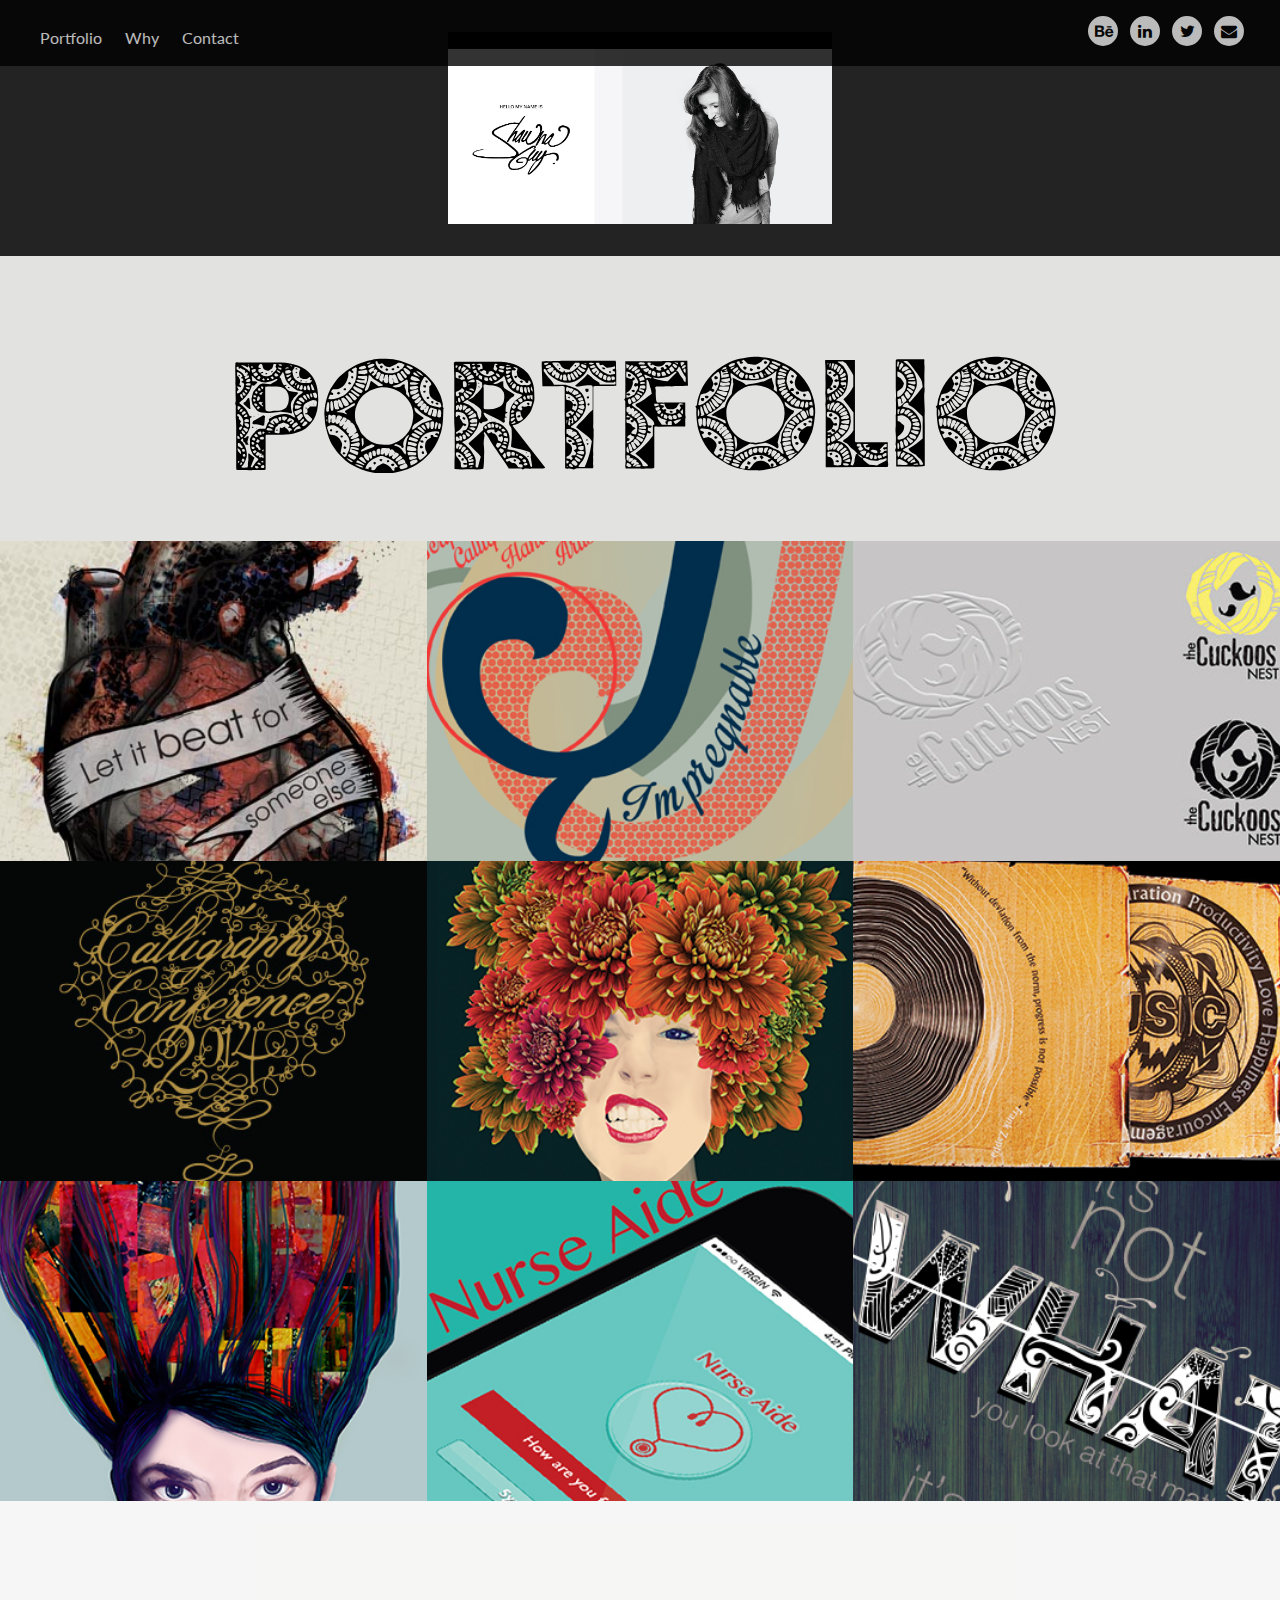
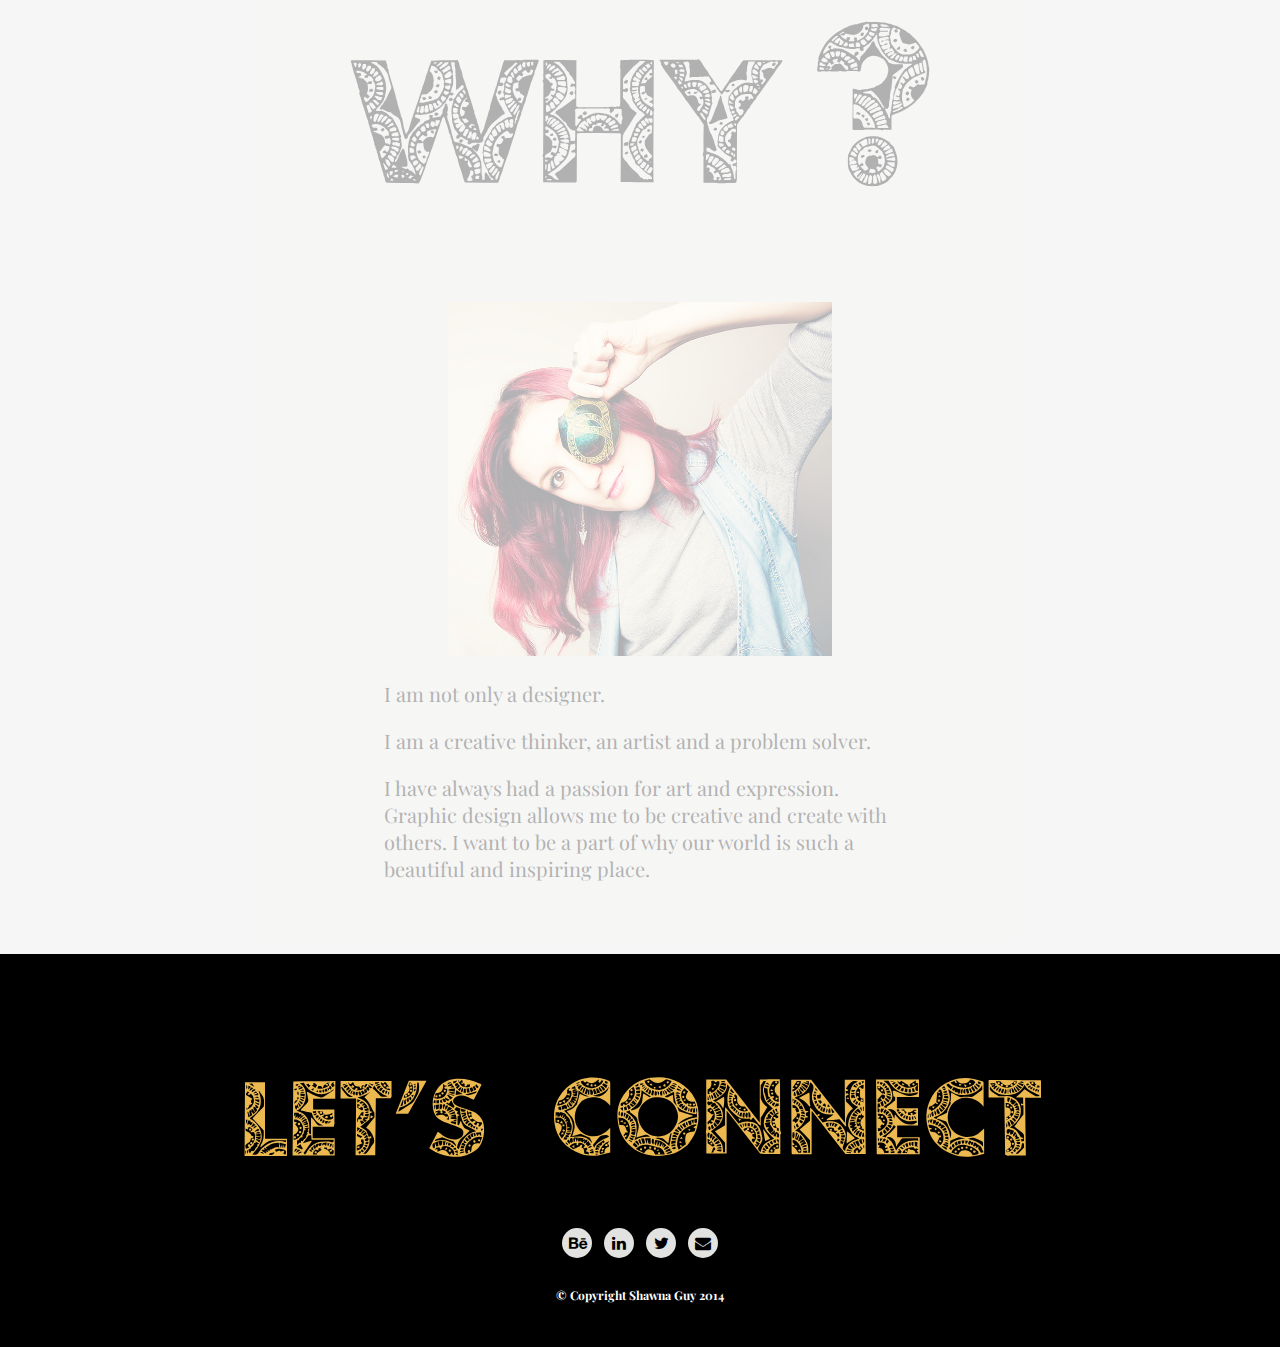
==== index.html @ 872d6313 "feat (html) new logo" ====
<!DOCTYPE html>
<html lang="en-ca">
<head>
<link href="general.css" rel="stylesheet">
<link href="grid.css" rel="stylesheet">
<link href="css/lightbox.css" rel="stylesheet" />
<link href='http://fonts.googleapis.com/css?family=Playfair+Display:400,400italic,700,700italic,900,900italic' rel='stylesheet' type='text/css'>
<link href='http://fonts.googleapis.com/css?family=Lato' rel='stylesheet' type='text/css'>
<link href="http://netdna.bootstrapcdn.com/font-awesome/4.2.0/css/font-awesome.css" rel="stylesheet">
<link rel="stylesheet" href="magnific-popup/magnific-popup.css"> 
<link rel="shortcut icon" href="favicon.ico"/>
<meta name="viewport" content="width=device-width, initial-scale=1">
<meta name="mobileoptimized" content="240">
<meta name="handheldfriendly" content="true">
  <meta charset="utf-8">
  <title>Shawna Guy · Artist and Graphic Designer · Ottawa, Canada</title>
  <meta name="description" content="Shawna Guy, Ottawa Artist and Graphic Designer ">
  <!-- Facebook meta tags -->
  <meta property="og:type" content="article">
  <meta property="og:title" content="Shawna Guy · Artist and Graphic Designer · Ottawa, Canada">
  <meta property="og:description" content="Shawna Guy, Ottawa Artist and Graphic Designer">
  <meta property="og:site_name" content="Shawna Guy">
  <meta property="og:url" content="http://shawnaguydesign.ca">
  <!-- You can have up to 5 different images
  If you do, Facebook will create a multi-panel layout
  -->
  <meta property="og:image" content="http://shawnaguydesign.ca/img/portfolio">
  <meta property="og:image" content="http://shawnaguydesign.ca/img/portfolio">
  <meta property="og:image" content="http://shawnaguydesign.ca/img/portfolio">
  <meta property="og:image" content="http://shawnaguydesign.ca/img/portfolio">
  <meta property="og:image" content="http://shawnaguydesign.ca/img/portfolio">
	<!-- Twitter mets tags -->
  <meta name="twitter:card" content="gallery">
  <meta name="twitter:title" content="Shawna Guy · Artist and Graphic Designer · Ottawa, Canada">
  <meta name="twitter:description" content="Shawna Guy, Ottawa Artist and Graphic Designer">
  <meta name="twitter:site_name" content="Shawna_Guy">
  <meta name="twitter:url" content="http://shawnaguydesign.ca">
  <meta name="twitter:image0" content="">
  <meta name="twitter:image1" content="">
  <meta name="twitter:image2" content="">
  <meta name="twitter:image3" content="">

 </head>
<body>

<header>

    <nav>
    <!-- <img class="logo-sm" src="images/logo-sm.svg" alt="Shawna Guy logo, Graphic Designer"> -->
       <ul>
        <li><a href="#work">Portfolio</a></li>
        <li><a href="#why">Why</a></li>
        <li><a href="#contact">Contact</a></li>
      </ul> 
    </nav>

    <section id="social" class="social">
       
      <a class="ease-all" href="https://www.behance.net/ShawnaGuy/" target="_blank"><i class="fa fa-behance"></i><span class="hide-text">Behance</span></a>

      <a class="ease-all" href="https://www.linkedin.com/pub/shawna-guy/64/91b/30b"><i class="fa fa-linkedin"></i><span class="hide-text">LinkedIn</span></a>
    
       <a class="ease-all" href="https://twitter.com/Shawna_Guy"><i class="fa fa-twitter"></i><span class="hide-text">Twitter</span></a>

       <a class="ease-all" href="mailto:contact@shawnaguydesign.ca"><i class="fa fa-envelope"></i><span class="hide-text">Email</span></a>

     </section>

 </header>

 <section id="home" class="home"> 
    <img class="logo" src="images/profile-banner.jpg" alt="Shawna Guy, Graphic Designer">
  </section>

<section id="work" class="work">

  <h1 class="hide-text">Portfolio</h1>

  <img class="media-title" src="images/portfolio.svg" alt="Portfolio title">

  <div class="grid">
    <div class="unit unit-xs-1 unit-s-1-2 unit-m-1-3">
      <a class="card-link">
        <figure class="card effect-chico">
          <img src="images/art1.jpg" data-lightbox="image-1" alt="Organ Donation Booklet">
            <figcaption class="text"> 
              <h2>Organ Donation Booklet</h2>
          </figcaption>
        </figure>
      </a>
    </div>

    <div class="unit unit-xs-1 unit-s-1-2 unit-m-1-3">
     <a class="card-link" href="https://www.behance.net/gallery/21169441/Type-Poster-3D-Letter-">
      <figure class="card effect-chico">
        <img src="images/art2.jpg" alt="3D Letter and Posters">
          <figcaption class="text"> 
            <h2>3D Letter / Posters</h2>
          </figcaption>
        </figure>
      </a>
    </div>

    <div class="unit unit-xs-1 unit-s-1-2 unit-m-1-3">
      <a class="card-link" href="https://www.behance.net/ShawnaGuy/">
        <figure class="card effect-chico">
          <img src="images/art3.jpg" alt="The Cuckoo's Nest Logo Redesign">
            <figcaption class="text"> 
              <h2>The Cuckoo's Nest Logo Redesign</h2> 
          </figcaption>
        </figure>
      </a>
    </div>

    <div class="unit unit-xs-1 unit-s-1-2 unit-m-1-3">
      <a class="card-link" href="https://www.behance.net/gallery/21856625/Calligraphy-Conference-Poster">
        <figure class="card effect-chico">
          <img src="images/art5.jpg" alt="Calligraphy Conference Poster">
            <figcaption class="text"> 
              <h2>Calligraphy Conference Poster</h2>
          </figcaption>
        </figure>
      </a>
    </div>

    <div class="unit unit-xs-1 unit-s-1-2 unit-m-1-3">
      <a class="card-link" href="https://www.behance.net/gallery/20503993/Creative-Brainstorm">
        <figure class="card effect-chico">
          <img src="images/art4.jpg" alt="Flower Girl Illustration">
            <figcaption class="text"> 
             <h2>Flower Girl Illustration</h2>
          </figcaption>
        </figure>
       </a>
    </div>

    <div class="unit unit-xs-1 unit-s-1-2 unit-m-1-3">
      <a class="card-link" href="https://www.behance.net/gallery/20511671/Lyric-Booklet">
        <figure class="card effect-chico">
          <img src="images/art6.jpg" alt="Typography Booklet">
            <figcaption class="text"> 
             <h2>Typography Booklet</h2>
          </figcaption>
        </figure>
       </a>
    </div>

      <div class="unit unit-xs-1 unit-s-1-2 unit-m-1-3">
        <a class="card-link" href="https://www.behance.net/gallery/20503993/Creative-Brainstorm">
          <figure class="card effect-chico">
            <img src="images/art7.jpg" alt="Photoshop Painting">
             <figcaption class="text"> 
                <h2>Photoshop Painting</h2>
            </figcaption>
          </figure>
         </a>
    </div>

      <div class="unit unit-xs-1 unit-s-1-2 unit-m-1-3">
        <a class="card-link" href="https://www.behance.net/gallery/21204379/Nurse-Aide-Stock-App">
          <figure class="card effect-chico">
            <img src="images/art8.jpg" alt="Stock App Nurse Aide">
              <figcaption class="text"> 
                <h2>Stock App: Nurse Aide</h2>
            </figcaption>
          </figure>
        </a>
    </div>

      <div class="unit unit-xs-1 unit-s-1-2 unit-m-1-3">
        <a class="card-link" href="https://www.behance.net/gallery/20503993/Creative-Brainstorm">
          <figure class="card effect-chico">
            <img src="images/art9.jpg" alt="Quote Poster">
              <figcaption class="text"> 
                <h2>Quote Poster</h2>
            </figcaption>
          </figure>
        </a>
    </div>

<!--
    <div class="parent-container">
      <a href="images/art1-01.jpg">Open popup 1</a>
      <a href="path-to-image-2.jpg">Open popup 2</a>
      <a href="path-to-image-3.jpg">Open popup 3</a>
    </div>
  -->

  </div>

</section>

<section id="why" class="why">

  <h1 class="hide-text">Why</h1>

   <img class="media-title why-img" src="images/why.svg" alt="">

      <div class="media">
        <div class="media-img">
          <img src="images/profile.jpg" alt="">
    </div>

      <div class="media-body">
        <p>I am not only a designer.</p> 
        <p>I am a creative thinker, an artist and a problem solver.</p> 
        <p>I have always had a passion for art and expression. Graphic design allows me to be creative and create with others. I want to be a part of why our world is such a beautiful and inspiring place.</p>
      </div> 
    </div>

  </section>
  
</body>

<footer id="contact" class="contact">
  
  <h1 class="hide-text">Contact</h1>

    <img class="media-title" src="images/connect.svg" alt="">

      <section class="social-bottom">
         
        <a class="ease-all" href="https://www.behance.net/ShawnaGuy/" target="_blank"><i class="fa fa-behance"></i><span class="hide-text">Behance</span></a>

        <a class="ease-all" href="https://www.linkedin.com/pub/shawna-guy/64/91b/30b"><i class="fa fa-linkedin"></i><span class="hide-text">LinkedIn</span></a>
      
         <a class="ease-all" href="https://twitter.com/Shawna_Guy"><i class="fa fa-twitter"></i><span class="hide-text">Twitter</span></a>

         <a class="ease-all" href="mailto:contact@shawnaguydesign.ca"><i class="fa fa-envelope"></i><span class="hide-text">Email</span></a>

    </section>

  <h3>© Copyright Shawna Guy 2014 </h3>

</footer>

<script src="js/jquery-1.11.0.min.js"></script>
<script src="http://code.jquery.com/jquery-2.1.1.min.js"></script>
<script src="js/lightbox.min.js"></script>
<script src="js/waypoints.min.js"></script>
<script src="js/main.js"></script>
<script src="magnific-popup/jquery.magnific-popup.js"></script> 

<script>
$(function() {
$(".rslides").responsiveSlides({
timeout: 2500
});
});

if(Modernizr.touch){
$(".piece").on("click",function(){
$(this).toggleClass("touched");
});
$(".work__info").on("click",function(e){
e.stopPropagation();
$(this).parent().removeClass("touched");
});
}

</script>

</html>
---- general.css ----
@-moz-viewport { width: device-width; scale: 1;}
@-ms-viewport { width: device-width; scale: 1;}
@-webkit-viewport { width: device-width; scale: 1;}
@-o-viewport { width: device-width; scale: 1;}
@viewport { width: device-width; scale: 1;}

/* Yellow: #eeba51 */

html {
	box-sizing: border-box;
	padding: 0;
}

*, *:before, *:after {
	box-sizing: inherit;
}

body {
	margin: 0;
	padding: 0;
}

footer {
	background-color: #000;
	margin: 0;
	padding: 2rem;
}

.logo {
	display: block;
	margin: 0 auto;
	width: 80%;
}

p {
	font-family:'Playfair Display', serif;
}

h1 {
	margin: 0;
}

h2 {
	color: #fff;
	font-family: 'Lato', sans-serif;
	font-size: 1rem;
	padding: 0;
	margin: 0;
}

h3 {
	font-family:'Playfair Display', serif;
	font-size: .75rem;
	color: #fff;
	display: block;
	text-align: center;
}

header {
	position: fixed;
	z-index: 10000;
	width: 100%;
	background-color: #000;
	opacity: .8;
}

nav {
    list-style-type: none;
    text-decoration: none;
    display: inline-block;
    font-family: 'Lato', sans-serif;
    font-size: .5rem;
    padding: 0;
    text-align: center;
    width: 100%;
}

nav ul {
	margin: 0;
	text-align: center;
	padding: 0;
}

nav a,
nav a:link,
nav a:visited,
nav a:hover {
	text-decoration: none;
	font-size: 1rem;
	  
	padding-top: 0;
}

a:link {
    color: #E2E2E1;
}

a:visited {
    color: #E2E2E1;
}

a:hover {
    color: #eeba51;
}

nav a {
    padding-right: .5rem;
    padding-left: .5rem;
}

.logo-sm {
	text-align: left;
	display: inline-block;
	width: 50px;
}

.work {
	background-color: #E2E2E1;
	padding: 0;
}

.why {
	background-color: #E2E2E1;
	padding: 0;
	text-align: center;
}

.home {
	/*background-color: #322925;*/
	background-color: #232323;
	padding-top: 8rem;
	padding-bottom: 2rem;
}

.contact {
	background-color: #000;
}

.ease-all{
	-webkit-transition: all 350ms ease-in-out;
	-moz-transition: all 350ms ease-in-out;
	-ms-transition: all 350ms ease-in-out;
	-o-transition: all 350ms ease-in-out;
	transition: all 350ms ease-in-out;
}

.social{ 
	text-align: center;
	z-index: 10000;
}

.social-bottom {
	text-align: center;
	margin: 0 auto;
	display: block;
}

.hide-text{
	display: block;
	text-indent: 100%;
	white-space: nowrap;
	overflow: hidden;
}

.social a,
.social a:link,
.social a:visited
.social-bottom a,
.social-bottom a:link,
.social-bottom a:visited  {
	display: inline-block;
	
	width: 30px;
	height: 30px;
	margin: 1rem .25rem;
	text-align: center;
	padding: 7px;
	
	-webkit-border-radius: 30px;
	-mox-border-radius: 30px;
	-ms-border-radius: 30px;
	-o-border-radius: 30px;
	border-radius: 30px;
	
	color: #000;
	
	/*background-color: #222; */
	-webkit-box-shadow: inset 0px 0px 0px 40px #E2E2E1;
	-moz-box-shadow: inset 0px 0px 0px 40px #E2E2E1;
	-ms-box-shadow: inset 0px 0px 0px 40px #E2E2E1;
	-o-box-shadow: inset 0px 0px 0px 40px #E2E2E1;
	box-shadow: inset 0px 0px 0px 40px #E2E2E1;
}

.social a:hover,
.social a:active,
.social a:focus,
.social-bottom a:hover,
.social-bottom a:active,
.social-bottom a:focus{
	-webkit-box-shadow: inset 0px 0px 0px 3px #eeba51;
	-moz-box-shadow: inset 0px 0px 0px 3px #eeba51;
	-ms-box-shadow: inset 0px 0px 0px 3px #eeba51;
	-o-box-shadow: inset 0px 0px 0px 3px #eeba51;
	box-shadow: inset 0px 0px 0px 3px #eeba51;
	
	color: #eeba51;
}

li {
	display: inline-block;
	text-align: center;
	padding-top: 1rem;
	padding-bottom: 1rem;
}

.card {
	margin: 0 auto;
	width: 100%;
	xfloat: left;
	position: relative;
	overflow: hidden;
	text-align: center;
	/* 
	-ms-animation
	-moz-animation
	-o-animation
	*/
	-webkit-animation: slide-up 2000ms linear;
/* overflow: when temporarily removing an objects visibility */
}

.card img {
	display: block;
	width: 100%;
}

.card-link {
	display: block;
	padding: 0;
	margin: 0;
}

a.card-link {
	padding: 0;
}

.text {
	background-color: #000;
	color: #fff;
	padding: 2em;
	width: 100%;
	position: absolute;
	bottom: 0em;
	opacity: 0;
	top: 0;
	transition: all 350ms linear;
}

.card:hover .text {
	opacity: .8;
}


.media {
	overflow: hidden;
	display: inline-block;
	margin: 0 auto;
	text-align: left;
}

.media-img {
	width: 60%;
	text-align: center;
	margin: 0 auto;
}

.media-img img {  
	width: 100%;
	float: center;
	margin: 0 auto;
}

.media-img-reversed {
	float: right;
	margin: 0 0 0 10px;
}

.media-img-stacked {
	float: none;
	margin: 0 0 10px;
}

.media-body {
	overflow: hidden;
	margin: 0 auto;
	width: 80%;
	font-size: 1.25rem;
	padding-bottom: 3rem;
}

.media-title {
	text-align: center;
	margin: 0 auto;
	display: block;
}

.why {
	/*background-color: #eeba51;*/
	opacity: 30%;
	width: 100%;
}

/*Image hover state*/

figure.effect-chico img {
	-webkit-transition: opacity 0.35s, -webkit-transform 0.35s;
	transition: opacity 0.35s, transform 0.35s;
	-webkit-transform: scale(1.12);
	transform: scale(1.12);
}

figure.effect-chico:hover img {
	opacity: 0.5;
	-webkit-transform: scale(1);
	transform: scale(1);
}

figure.effect-chico figcaption {
	padding: 3em;
}

figure.effect-chico figcaption::before {
	position: absolute;
	top: 30px;
	right: 30px;
	bottom: 30px;
	left: 30px;
	border: 1px solid #fff;
	content: '';
	-webkit-transform: scale(1.1);
	transform: scale(1.1);
}

figure.effect-chico figcaption::before,
figure.effect-chico p {
	opacity: 0;
	-webkit-transition: opacity 0.35s, -webkit-transform 0.35s;
	transition: opacity 0.35s, transform 0.35s;
}

figure.effect-chico h2 {
	padding: 20% 0 20px 0;
}

figure.effect-chico p {
	margin: 0 auto;
	max-width: 200px;
	-webkit-transform: scale(1.5);
	transform: scale(1.5);
}

figure.effect-chico:hover figcaption::before,
figure.effect-chico:hover p {
	opacity: 1;
	-webkit-transform: scale(1);
	transform: scale(1);
}

/*Smallest screen size*/
@media only screen and (min-width: 30em){

	.social {
		float: right;
		padding-right: 2rem;
	}

	.social-bottom {
		text-align: center;
		margin: 0 auto;
	}

	nav {
		float: left;
		text-align: left;
		width: 50%;
	}

	nav ul {
		text-align: left;
		padding-left: 2rem;
	}

	.logo {
		width: 90%;
		padding-right: 0;
		padding-left: 0;
	}

	.media-img {
		width: 50%;
	}

	.home {
		padding-top: 5rem;
	}
}

/* Medium screen size - Tablet*/
@media only screen and (min-width: 38.25em){
	.home {
		padding-top: 5rem;
	}

	.logo {
		width: 50%;
	}

	.media-img {
		width: 50%;
	}

}
/* Large screen size */
@media only screen and (min-width: 53.25em){

	nav {
		font-size: 1.75rem;
	}

	.logo {
		width: 30%;
		padding-top: 0;

	}

	.home {
		padding-top: 2rem;
	}

	.media-title {
		width: 70%;
		text-align: center;
		padding-top: 2rem;
		padding-bottom: 2rem;
	}

	.media-body {
		width: 40%;
	}

	.why-img {
		width: 50%;
		padding-top: 0;
	}

	.media-img {
		width: 30%;
	}

	.card {
		margin: 0 auto;
		position: relative;
		overflow: hidden;
		text-align: center;

	.content {
		text-align: center;
	}

	.grid figure {
		display: inline-block;
		float: none;
		margin: 0 auto;
		width: 100%;
	}
	/* 
	-ms-animation
	-moz-animation
	-o-animation
	*/
	-webkit-animation: slide-up 2000ms linear;
/* overflow: when temporarily removing an objects visibility */
}

.card img {
	display: block;
	width: 100%;
}
}

/* XLarge screens */
@media only screen and (min-width: 100em){
	.home {
		padding-top: 1.5rem;
	}

	.logo {
		width: 60%;
	}
}
}
---- grid.css ----
.grid {
  margin: 0;
  padding: 0;
  letter-spacing: -0.31em;
  text-rendering: optimizespeed;
  display: -webkit-flex;
  -webkit-flex-flow: row wrap;
  display: -ms-flexbox;
  -ms-flex-flow: row wrap;
  display: flex;
  flex-flow: row wrap;
}

.grid-bottom {
  -webkit-align-items: flex-end;
  -ms-align-items: flex-end;
  align-items: flex-end;
}

.grid-middle {
  -webkit-align-items: center;
  -ms-align-items: center;
  align-items: center;
}

.grid-stretch {
  -webkit-align-items: stretch;
  -ms-align-items: stretch;
  align-items: stretch;
}

.opera-only :-o-prefocus, .grid {
  word-spacing: -0.43em;
}

.unit {
  letter-spacing: normal;
  text-rendering: auto;
  vertical-align: top;
  word-spacing: normal;
  display: inline-block;
  visibility: visible;
}

.grid-bottom .unit {
  vertical-align: bottom;
}

.grid-middle .unit {
  vertical-align: middle;
}

.unit[class*="push-"],
.unit[class*="pull-"] {
  position: relative;
}

.unit-xs-hidden {
  display: none;
  visibility: hidden;
}

.unit-xs-centered {
  margin: 0 auto;
}

.unit-xs-1, .xs-1 {
  display: block;
  visibility: visible;
  width: 100%;
}

.unit-offset-xs-0 {
  margin-left: 0;
}

.unit-push-xs-0,
.unit-pull-xs-0 {
  left: 0;
}

.unit-xs-1-2, .xs-1-2 {
  width: 50.0000%;
}

.unit-offset-xs-1-2 {
  margin-left: 50.0000%;
}

.unit-push-xs-1-2 {
  left: 50.0000%;
}

.unit-pull-xs-1-2 {
  left: -50.0000%;
}

.unit-xs-1-3, .xs-1-3 {
  width: 33.3333%;
}

.unit-offset-xs-1-3 {
  margin-left: 33.3333%;
}

.unit-push-xs-1-3 {
  left: 33.3333%;
}

.unit-pull-xs-1-3 {
  left: -33.3333%;
}

.unit-xs-2-3, .xs-2-3 {
  width: 66.6667%;
}

.unit-offset-xs-2-3 {
  margin-left: 66.6667%;
}

.unit-push-xs-2-3 {
  left: 66.6667%;
}

.unit-pull-xs-2-3 {
  left: -66.6667%;
}

.unit-xs-1-2,.xs-1-2,.unit-xs-1-3,.xs-1-3,.unit-xs-2-3,.xs-2-3 {
  display: inline-block;
  visibility: visible;
}

@media only screen and (min-width: 25em) {

.unit-s-hidden {
  display: none;
  visibility: hidden;
}

.unit-s-centered {
  margin: 0 auto;
}

.unit-s-1, .s-1 {
  display: block;
  visibility: visible;
  width: 100%;
}

.unit-offset-s-0 {
  margin-left: 0;
}

.unit-push-s-0,
.unit-pull-s-0 {
  left: 0;
}

.unit-s-1-2, .s-1-2 {
  width: 50.0000%;
}

.unit-offset-s-1-2 {
  margin-left: 50.0000%;
}

.unit-push-s-1-2 {
  left: 50.0000%;
}

.unit-pull-s-1-2 {
  left: -50.0000%;
}

.unit-s-1-3, .s-1-3 {
  width: 33.3333%;
}

.unit-offset-s-1-3 {
  margin-left: 33.3333%;
}

.unit-push-s-1-3 {
  left: 33.3333%;
}

.unit-pull-s-1-3 {
  left: -33.3333%;
}

.unit-s-2-3, .s-2-3 {
  width: 66.6667%;
}

.unit-offset-s-2-3 {
  margin-left: 66.6667%;
}

.unit-push-s-2-3 {
  left: 66.6667%;
}

.unit-pull-s-2-3 {
  left: -66.6667%;
}

.unit-s-1-2,.s-1-2,.unit-s-1-3,.s-1-3,.unit-s-2-3,.s-2-3 {
  display: inline-block;
  visibility: visible;
}

}

@media only screen and (min-width: 38em) {

.unit-m-hidden {
  display: none;
  visibility: hidden;
}

.unit-m-centered {
  margin: 0 auto;
}

.unit-m-1, .m-1 {
  display: block;
  visibility: visible;
  width: 100%;
}

.unit-offset-m-0 {
  margin-left: 0;
}

.unit-push-m-0,
.unit-pull-m-0 {
  left: 0;
}

.unit-m-1-2, .m-1-2 {
  width: 50.0000%;
}

.unit-offset-m-1-2 {
  margin-left: 50.0000%;
}

.unit-push-m-1-2 {
  left: 50.0000%;
}

.unit-pull-m-1-2 {
  left: -50.0000%;
}

.unit-m-1-3, .m-1-3 {
  width: 33.3333%;
}

.unit-offset-m-1-3 {
  margin-left: 33.3333%;
}

.unit-push-m-1-3 {
  left: 33.3333%;
}

.unit-pull-m-1-3 {
  left: -33.3333%;
}

.unit-m-2-3, .m-2-3 {
  width: 66.6667%;
}

.unit-offset-m-2-3 {
  margin-left: 66.6667%;
}

.unit-push-m-2-3 {
  left: 66.6667%;
}

.unit-pull-m-2-3 {
  left: -66.6667%;
}

.unit-m-1-2,.m-1-2,.unit-m-1-3,.m-1-3,.unit-m-2-3,.m-2-3 {
  display: inline-block;
  visibility: visible;
}

}

@media only screen and (min-width: 60em) {

.unit-l-hidden {
  display: none;
  visibility: hidden;
}

.unit-l-centered {
  margin: 0 auto;
}

.unit-l-1, .l-1 {
  display: block;
  visibility: visible;
  width: 100%;
}

.unit-offset-l-0 {
  margin-left: 0;
}

.unit-push-l-0,
.unit-pull-l-0 {
  left: 0;
}

.unit-l-1-2, .l-1-2 {
  width: 50.0000%;
}

.unit-offset-l-1-2 {
  margin-left: 50.0000%;
}

.unit-push-l-1-2 {
  left: 50.0000%;
}

.unit-pull-l-1-2 {
  left: -50.0000%;
}

.unit-l-1-3, .l-1-3 {
  width: 33.3333%;
}

.unit-offset-l-1-3 {
  margin-left: 33.3333%;
}

.unit-push-l-1-3 {
  left: 33.3333%;
}

.unit-pull-l-1-3 {
  left: -33.3333%;
}

.unit-l-2-3, .l-2-3 {
  width: 66.6667%;
}

.unit-offset-l-2-3 {
  margin-left: 66.6667%;
}

.unit-push-l-2-3 {
  left: 66.6667%;
}

.unit-pull-l-2-3 {
  left: -66.6667%;
}

.unit-l-1-2,.l-1-2,.unit-l-1-3,.l-1-3,.unit-l-2-3,.l-2-3 {
  display: inline-block;
  visibility: visible;
}

}

@media only screen and (min-width: 90em) {

.unit-xl-hidden {
  display: none;
  visibility: hidden;
}

.unit-xl-centered {
  margin: 0 auto;
}

.unit-xl-1, .xl-1 {
  display: block;
  visibility: visible;
  width: 100%;
}

.unit-offset-xl-0 {
  margin-left: 0;
}

.unit-push-xl-0,
.unit-pull-xl-0 {
  left: 0;
}

.unit-xl-1-2, .xl-1-2 {
  width: 50.0000%;
}

.unit-offset-xl-1-2 {
  margin-left: 50.0000%;
}

.unit-push-xl-1-2 {
  left: 50.0000%;
}

.unit-pull-xl-1-2 {
  left: -50.0000%;
}

.unit-xl-1-3, .xl-1-3 {
  width: 33.3333%;
}

.unit-offset-xl-1-3 {
  margin-left: 33.3333%;
}

.unit-push-xl-1-3 {
  left: 33.3333%;
}

.unit-pull-xl-1-3 {
  left: -33.3333%;
}

.unit-xl-2-3, .xl-2-3 {
  width: 66.6667%;
}

.unit-offset-xl-2-3 {
  margin-left: 66.6667%;
}

.unit-push-xl-2-3 {
  left: 66.6667%;
}

.unit-pull-xl-2-3 {
  left: -66.6667%;
}

.unit-xl-1-2,.xl-1-2,.unit-xl-1-3,.xl-1-3,.unit-xl-2-3,.xl-2-3 {
  display: inline-block;
  visibility: visible;
}

}

.unit-content-distribute {
  display: -ms-flexbox;
  display: -webkit-flex;
  display: flex;
  -ms-flex-direction: column;
  -webkit-flex-direction: column;
  flex-direction: column;
  -ms-flex-pack: justify;
  -webkit-justify-content: space-between;
  justify-content: space-between;
  -ms-flex-align: center;
  -webkit-align-items: center;
  align-items: center;
}

.content-fill {
  -ms-flex-grow: 2;
  -webkit-flex-grow: 2;
  flex-grow: 2;
}

.content-shrink {
  -ms-align-self: center;
  -webkit-align-self: center;
  align-self: center;
}
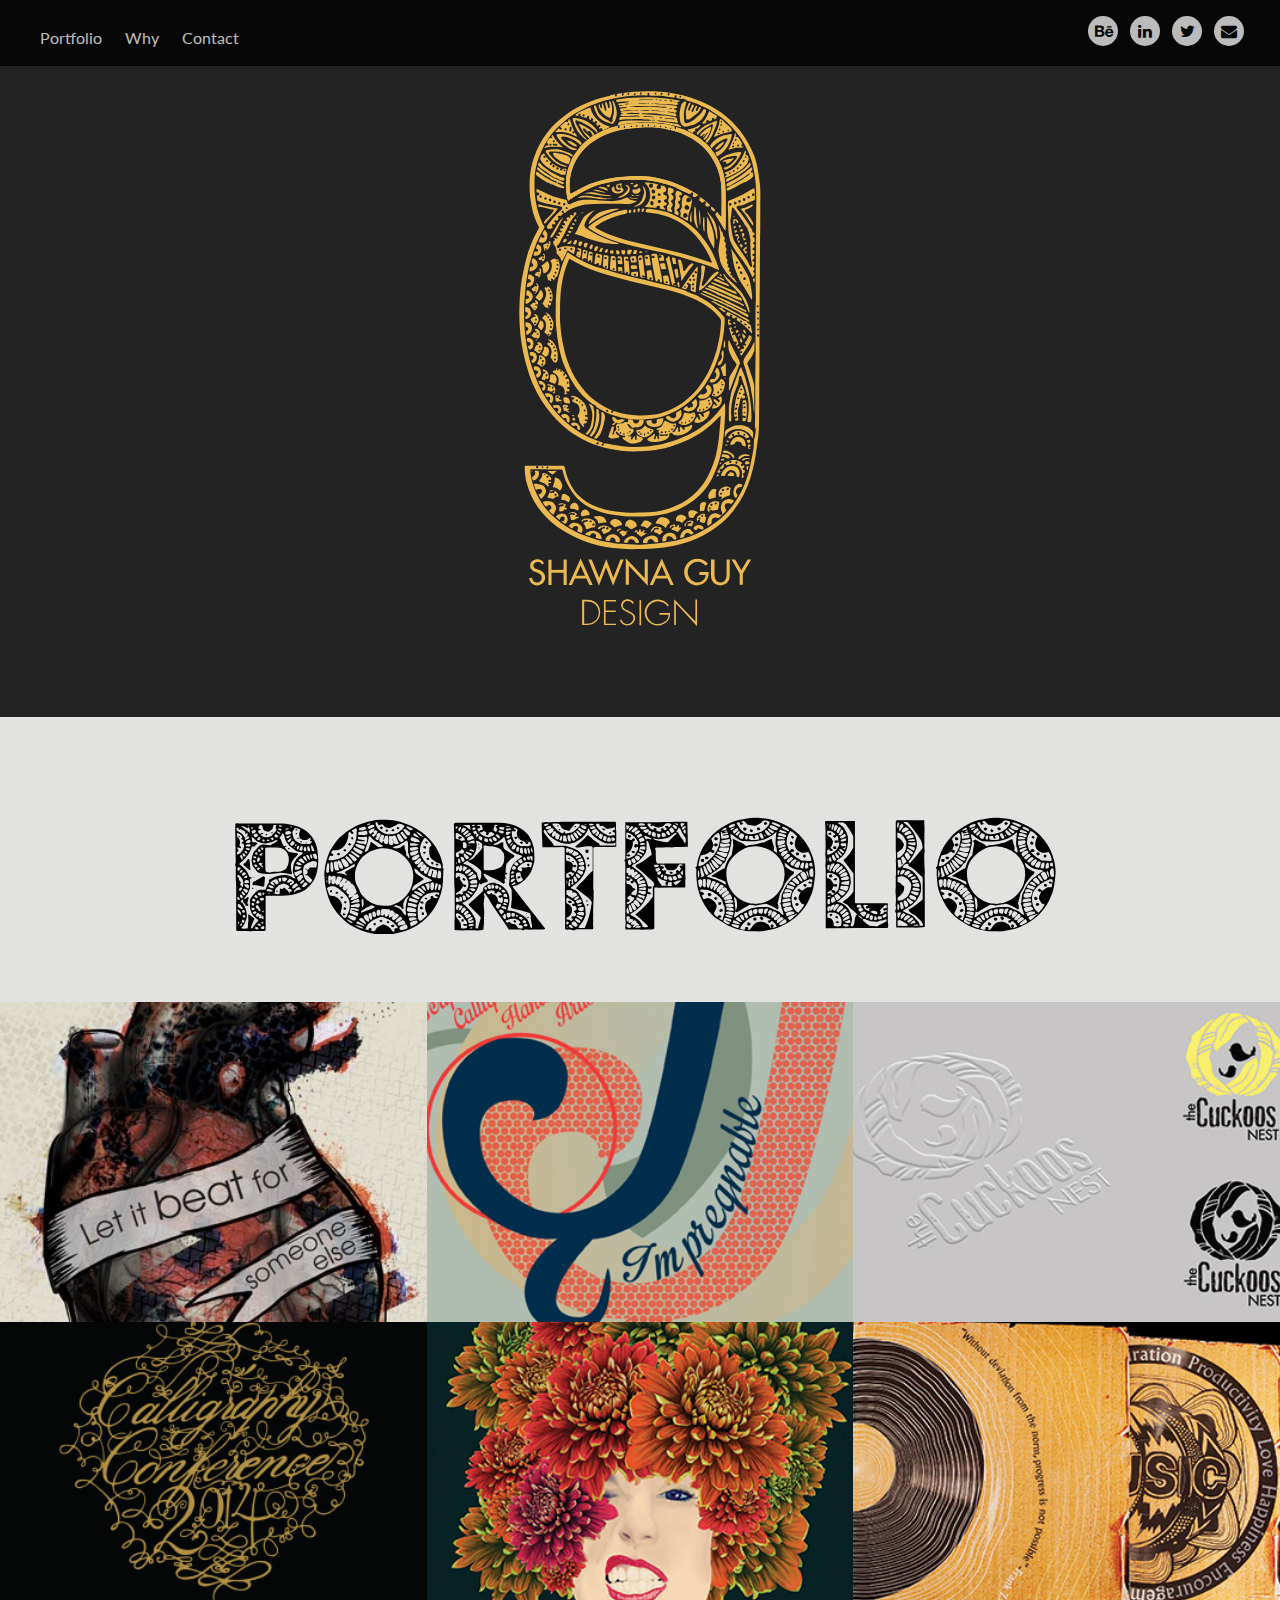
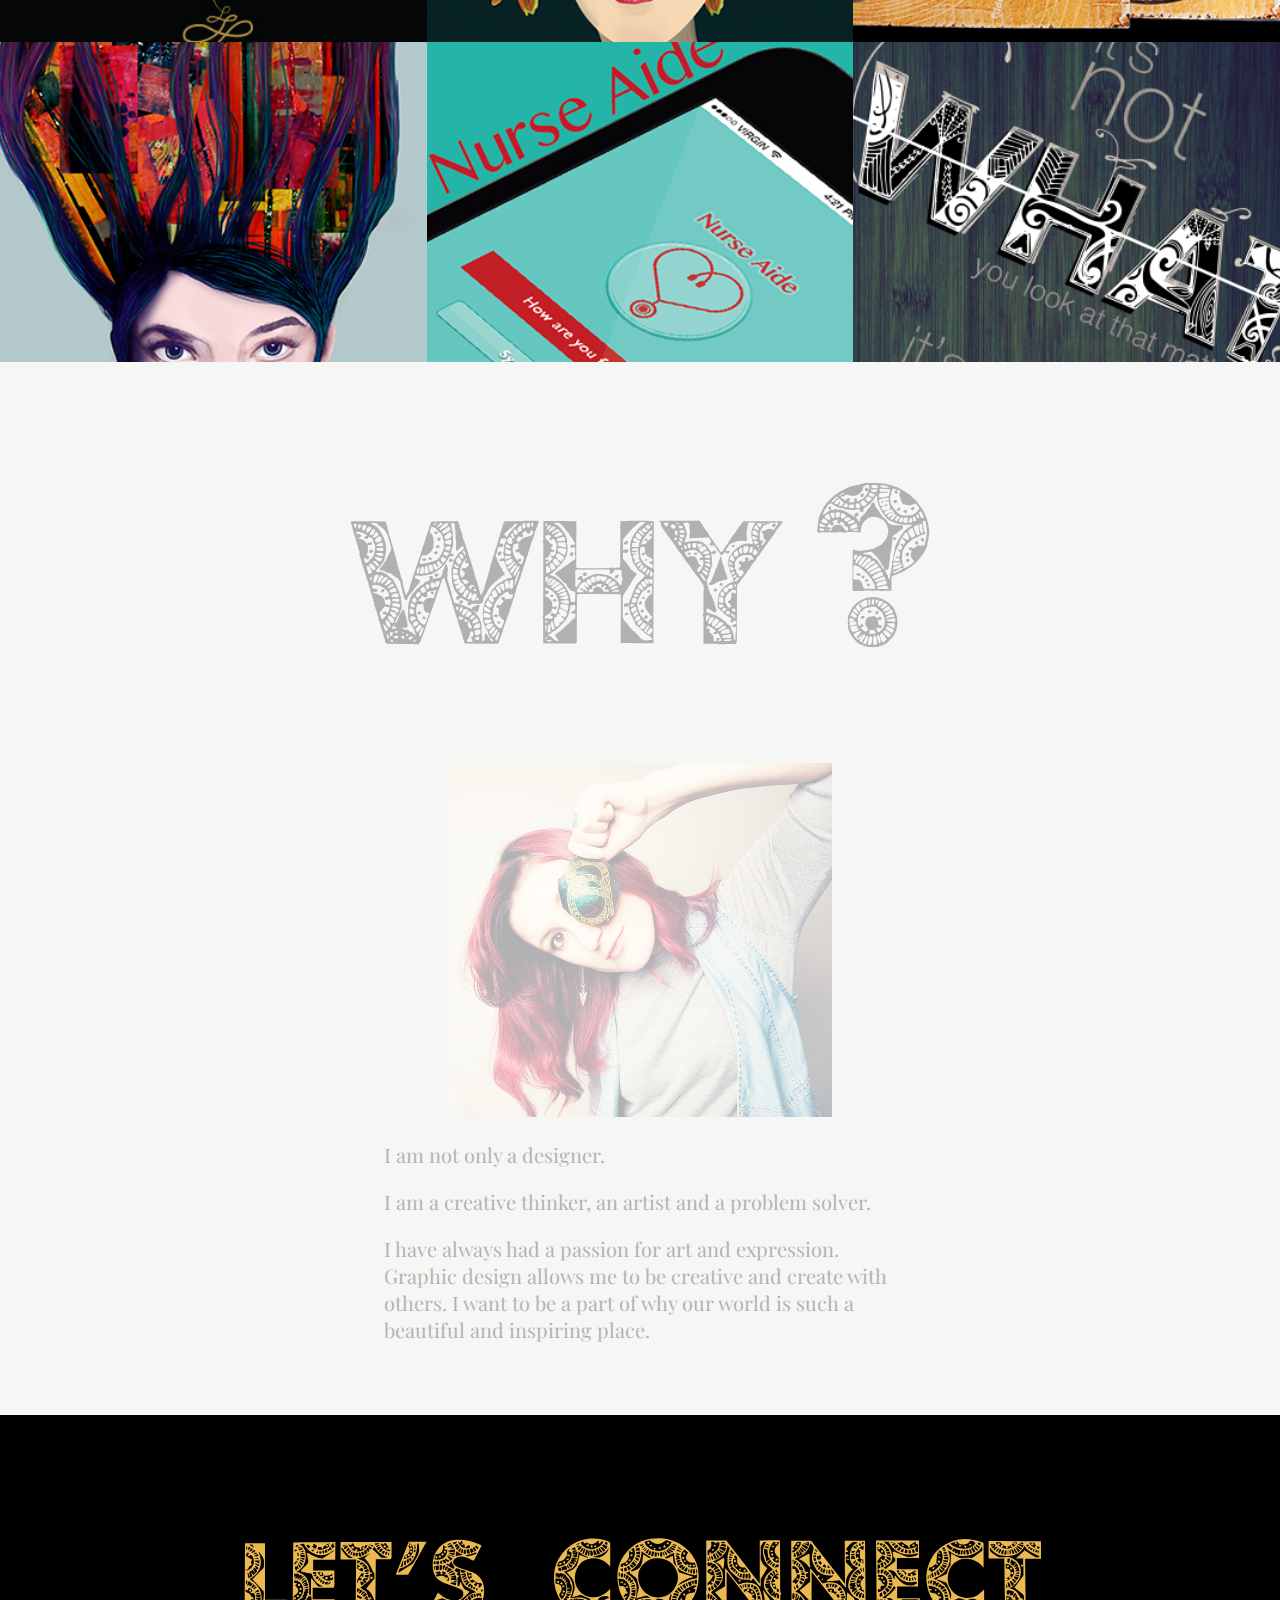
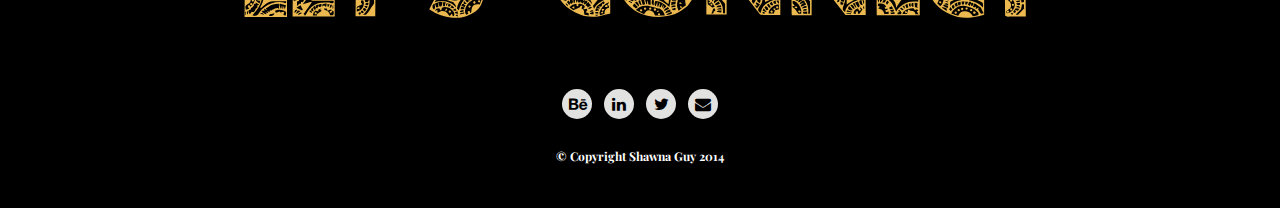
==== commit d11dc976: "old logo" ====
--- a/index.html
+++ b/index.html
@@ -69,7 +69,7 @@
  </header>
 
  <section id="home" class="home"> 
-    <img class="logo" src="images/profile-banner.jpg" alt="Shawna Guy, Graphic Designer">
+    <img class="logo" src="images/logo.svg" alt="Shawna Guy, Graphic Designer">
   </section>
 
 <section id="work" class="work">
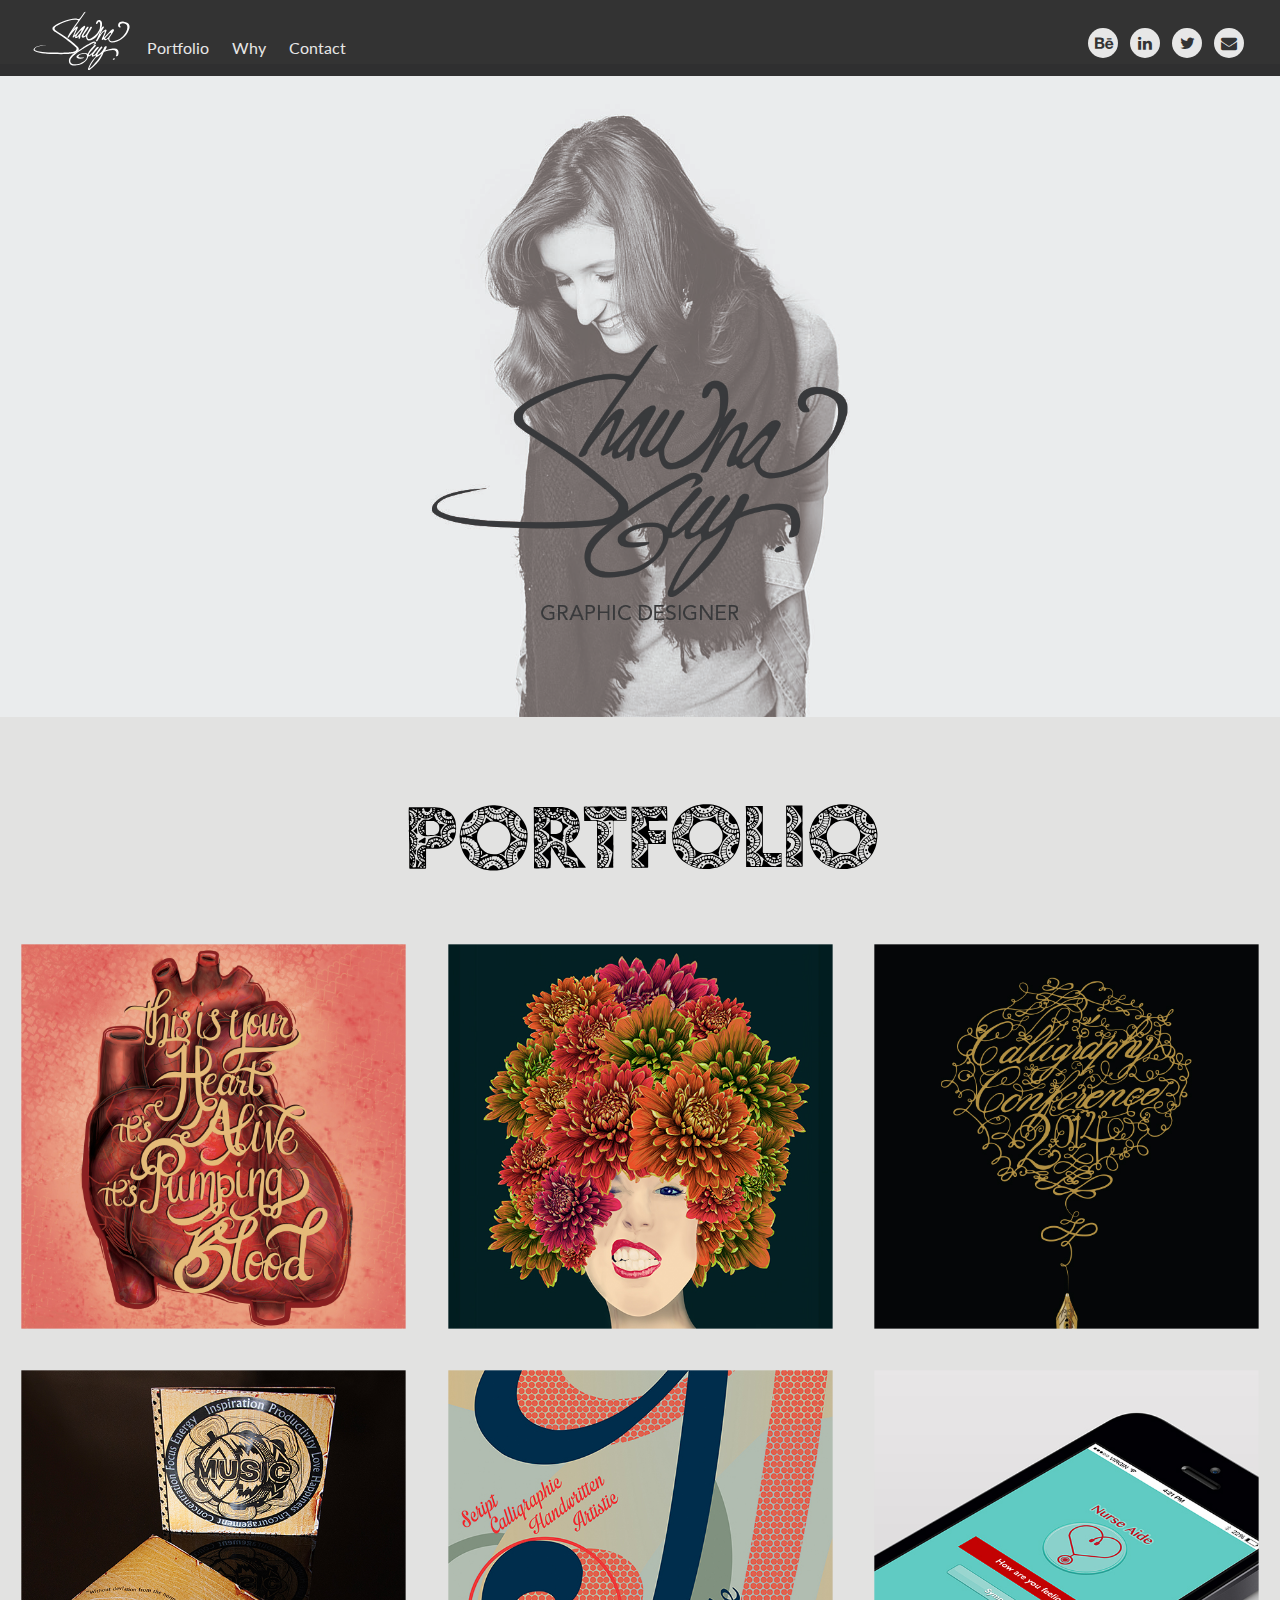
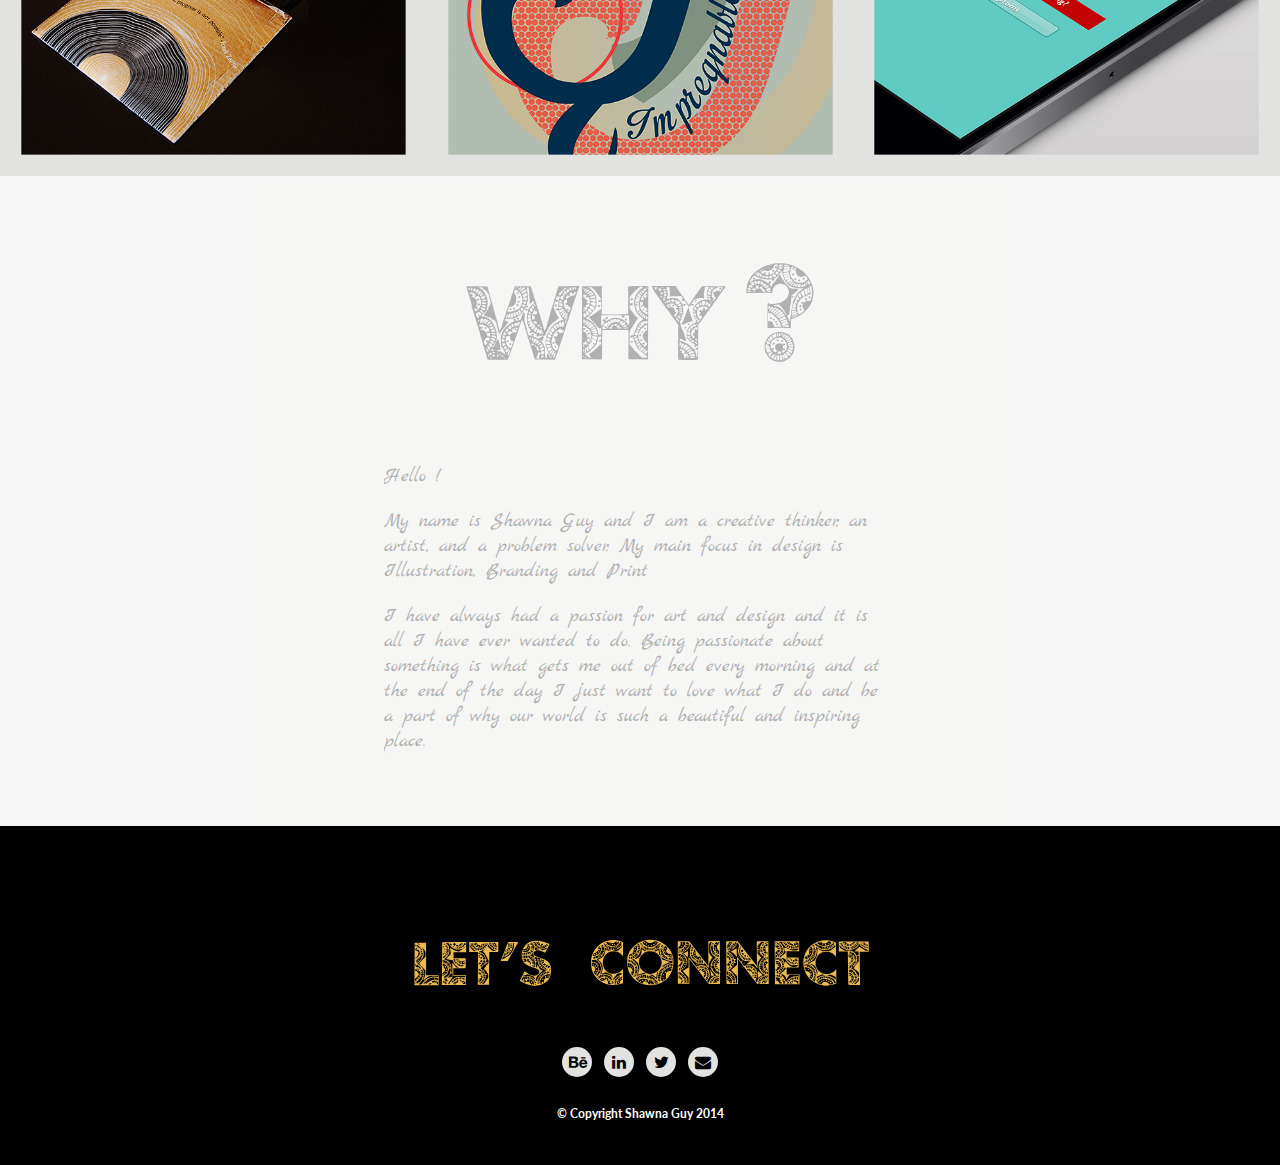
==== commit 4142ea81: "updated new images and styles" ====
--- a/index.html
+++ b/index.html
@@ -6,6 +6,7 @@
 <link href="css/lightbox.css" rel="stylesheet" />
 <link href='http://fonts.googleapis.com/css?family=Playfair+Display:400,400italic,700,700italic,900,900italic' rel='stylesheet' type='text/css'>
 <link href='http://fonts.googleapis.com/css?family=Lato' rel='stylesheet' type='text/css'>
+<link href='http://fonts.googleapis.com/css?family=Marck+Script' rel='stylesheet' type='text/css'>
 <link href="http://netdna.bootstrapcdn.com/font-awesome/4.2.0/css/font-awesome.css" rel="stylesheet">
 <link rel="stylesheet" href="magnific-popup/magnific-popup.css"> 
 <link rel="shortcut icon" href="favicon.ico"/>
@@ -46,8 +47,11 @@
 <header>
 
     <nav>
-    <!-- <img class="logo-sm" src="images/logo-sm.svg" alt="Shawna Guy logo, Graphic Designer"> -->
+
        <ul>
+
+        <!--<li><a href="https://www.shawnaguydesign.ca"><img class"logo-sm" src="images/wordmark.svg" alt="logo"></a></li> -->
+        <img class="logo-sm" src="images/wordmark.svg" alt="Shawna Guy logo, Graphic Designer"> 
         <li><a href="#work">Portfolio</a></li>
         <li><a href="#why">Why</a></li>
         <li><a href="#contact">Contact</a></li>
@@ -69,7 +73,7 @@
  </header>
 
  <section id="home" class="home"> 
-    <img class="logo" src="images/logo.svg" alt="Shawna Guy, Graphic Designer">
+    <img class="logo" src="images/profile-banner.jpg" alt="Shawna Guy, Graphic Designer">
   </section>
 
 <section id="work" class="work">
@@ -84,29 +88,16 @@
         <figure class="card effect-chico">
           <img src="images/art1.jpg" data-lightbox="image-1" alt="Organ Donation Booklet">
             <figcaption class="text"> 
-              <h2>Organ Donation Booklet</h2>
-          </figcaption>
-        </figure>
-      </a>
-    </div>
-
-    <div class="unit unit-xs-1 unit-s-1-2 unit-m-1-3">
-     <a class="card-link" href="https://www.behance.net/gallery/21169441/Type-Poster-3D-Letter-">
+          </figcaption>
+        </figure>
+      </a>
+    </div>
+
+    <div class="unit unit-xs-1 unit-s-1-2 unit-m-1-3">
+     <a class="card-link" href="https://www.behance.net/gallery/20503993/Creative-Brainstorm">
       <figure class="card effect-chico">
-        <img src="images/art2.jpg" alt="3D Letter and Posters">
+        <img src="images/art2.jpg" alt="Creative Brainstorm">
           <figcaption class="text"> 
-            <h2>3D Letter / Posters</h2>
-          </figcaption>
-        </figure>
-      </a>
-    </div>
-
-    <div class="unit unit-xs-1 unit-s-1-2 unit-m-1-3">
-      <a class="card-link" href="https://www.behance.net/ShawnaGuy/">
-        <figure class="card effect-chico">
-          <img src="images/art3.jpg" alt="The Cuckoo's Nest Logo Redesign">
-            <figcaption class="text"> 
-              <h2>The Cuckoo's Nest Logo Redesign</h2> 
           </figcaption>
         </figure>
       </a>
@@ -115,69 +106,44 @@
     <div class="unit unit-xs-1 unit-s-1-2 unit-m-1-3">
       <a class="card-link" href="https://www.behance.net/gallery/21856625/Calligraphy-Conference-Poster">
         <figure class="card effect-chico">
-          <img src="images/art5.jpg" alt="Calligraphy Conference Poster">
-            <figcaption class="text"> 
-              <h2>Calligraphy Conference Poster</h2>
-          </figcaption>
-        </figure>
-      </a>
-    </div>
-
-    <div class="unit unit-xs-1 unit-s-1-2 unit-m-1-3">
-      <a class="card-link" href="https://www.behance.net/gallery/20503993/Creative-Brainstorm">
-        <figure class="card effect-chico">
-          <img src="images/art4.jpg" alt="Flower Girl Illustration">
-            <figcaption class="text"> 
-             <h2>Flower Girl Illustration</h2>
+          <img src="images/art3.jpg" alt="Calligraphy Conference Poster">
+            <figcaption class="text"> 
+          </figcaption>
+        </figure>
+      </a>
+    </div>
+
+    <div class="unit unit-xs-1 unit-s-1-2 unit-m-1-3">
+      <a class="card-link" href="https://www.behance.net/gallery/20511671/Lyric-Booklet">
+        <figure class="card effect-chico">
+          <img src="images/art5.jpg" alt="Typography Booklet">
+            <figcaption class="text"> 
+          </figcaption>
+        </figure>
+      </a>
+    </div>
+
+    <div class="unit unit-xs-1 unit-s-1-2 unit-m-1-3">
+      <a class="card-link" href="https://www.behance.net/gallery/21169441/Type-Poster-3D-Letter-">
+        <figure class="card effect-chico">
+          <img src="images/art4.jpg" alt="Type Poster & 3D letter">
+            <figcaption class="text"> 
           </figcaption>
         </figure>
        </a>
     </div>
 
     <div class="unit unit-xs-1 unit-s-1-2 unit-m-1-3">
-      <a class="card-link" href="https://www.behance.net/gallery/20511671/Lyric-Booklet">
-        <figure class="card effect-chico">
-          <img src="images/art6.jpg" alt="Typography Booklet">
-            <figcaption class="text"> 
-             <h2>Typography Booklet</h2>
+      <a class="card-link" href="https://www.behance.net/gallery/21204379/Nurse-Aide-Stock-App">
+        <figure class="card effect-chico">
+          <img src="images/art6.jpg" alt="Nurse Aide mobile app">
+            <figcaption class="text"> 
           </figcaption>
         </figure>
        </a>
     </div>
 
-      <div class="unit unit-xs-1 unit-s-1-2 unit-m-1-3">
-        <a class="card-link" href="https://www.behance.net/gallery/20503993/Creative-Brainstorm">
-          <figure class="card effect-chico">
-            <img src="images/art7.jpg" alt="Photoshop Painting">
-             <figcaption class="text"> 
-                <h2>Photoshop Painting</h2>
-            </figcaption>
-          </figure>
-         </a>
-    </div>
-
-      <div class="unit unit-xs-1 unit-s-1-2 unit-m-1-3">
-        <a class="card-link" href="https://www.behance.net/gallery/21204379/Nurse-Aide-Stock-App">
-          <figure class="card effect-chico">
-            <img src="images/art8.jpg" alt="Stock App Nurse Aide">
-              <figcaption class="text"> 
-                <h2>Stock App: Nurse Aide</h2>
-            </figcaption>
-          </figure>
-        </a>
-    </div>
-
-      <div class="unit unit-xs-1 unit-s-1-2 unit-m-1-3">
-        <a class="card-link" href="https://www.behance.net/gallery/20503993/Creative-Brainstorm">
-          <figure class="card effect-chico">
-            <img src="images/art9.jpg" alt="Quote Poster">
-              <figcaption class="text"> 
-                <h2>Quote Poster</h2>
-            </figcaption>
-          </figure>
-        </a>
-    </div>
-
+      
 <!--
     <div class="parent-container">
       <a href="images/art1-01.jpg">Open popup 1</a>
@@ -198,13 +164,12 @@
 
       <div class="media">
         <div class="media-img">
-          <img src="images/profile.jpg" alt="">
     </div>
 
       <div class="media-body">
-        <p>I am not only a designer.</p> 
-        <p>I am a creative thinker, an artist and a problem solver.</p> 
-        <p>I have always had a passion for art and expression. Graphic design allows me to be creative and create with others. I want to be a part of why our world is such a beautiful and inspiring place.</p>
+      <p>Hello !</p>
+      <p>My name is Shawna Guy and I am a creative thinker, an artist, and a problem solver. My main focus in design is Illustration, Branding and Print</p>
+      <p>I have always had a passion for art and design and it is all I have ever wanted to do. Being passionate about something is what gets me out of bed every morning and at the end of the day I just want to love what I do and be a part of why our world is such a beautiful and inspiring place.</p>
       </div> 
     </div>
 
--- a/general.css
+++ b/general.css
@@ -29,11 +29,12 @@
 .logo {
 	display: block;
 	margin: 0 auto;
-	width: 80%;
+	width: 150%;
 }
 
 p {
-	font-family:'Playfair Display', serif;
+	font-family: 'Marck Script', cursive;;
+	font-size: 1.25rem;
 }
 
 h1 {
@@ -49,7 +50,7 @@
 }
 
 h3 {
-	font-family:'Playfair Display', serif;
+	font-family: 'Lato', sans-serif;
 	font-size: .75rem;
 	color: #fff;
 	display: block;
@@ -111,7 +112,8 @@
 .logo-sm {
 	text-align: left;
 	display: inline-block;
-	width: 50px;
+	width: 100px;
+	margin-bottom: -1rem;
 }
 
 .work {
@@ -127,9 +129,8 @@
 
 .home {
 	/*background-color: #322925;*/
-	background-color: #232323;
-	padding-top: 8rem;
-	padding-bottom: 2rem;
+	background-color: #fff;
+	padding-top: 7.25rem;
 }
 
 .contact {
@@ -147,6 +148,7 @@
 .social{ 
 	text-align: center;
 	z-index: 10000;
+	padding-top: .75rem;
 }
 
 .social-bottom {
@@ -160,6 +162,10 @@
 	text-indent: 100%;
 	white-space: nowrap;
 	overflow: hidden;
+}
+
+.hideme {
+	opacity: 0;
 }
 
 .social a,
@@ -246,7 +252,6 @@
 }
 
 .text {
-	background-color: #000;
 	color: #fff;
 	padding: 2em;
 	width: 100%;
@@ -303,12 +308,12 @@
 	text-align: center;
 	margin: 0 auto;
 	display: block;
+	width: 40%;
 }
 
 .why {
 	/*background-color: #eeba51;*/
 	opacity: 30%;
-	width: 100%;
 }
 
 /*Image hover state*/
@@ -316,12 +321,12 @@
 figure.effect-chico img {
 	-webkit-transition: opacity 0.35s, -webkit-transform 0.35s;
 	transition: opacity 0.35s, transform 0.35s;
-	-webkit-transform: scale(1.12);
-	transform: scale(1.12);
+	-webkit-transform: scale(.9);
+	transform: scale(.9);
 }
 
 figure.effect-chico:hover img {
-	opacity: 0.5;
+	opacity: 100;
 	-webkit-transform: scale(1);
 	transform: scale(1);
 }
@@ -349,9 +354,6 @@
 	transition: opacity 0.35s, transform 0.35s;
 }
 
-figure.effect-chico h2 {
-	padding: 20% 0 20px 0;
-}
 
 figure.effect-chico p {
 	margin: 0 auto;
@@ -391,29 +393,29 @@
 		padding-left: 2rem;
 	}
 
+	.home{
+		padding-top: 4rem;
+	}
+
 	.logo {
-		width: 90%;
+		width: 100%;
 		padding-right: 0;
 		padding-left: 0;
 	}
 
 	.media-img {
-		width: 50%;
-	}
-
-	.home {
-		padding-top: 5rem;
+		width: 40%;
 	}
 }
 
 /* Medium screen size - Tablet*/
 @media only screen and (min-width: 38.25em){
 	.home {
-		padding-top: 5rem;
+		padding-top: 4rem;
 	}
 
 	.logo {
-		width: 50%;
+		width: 100%;
 	}
 
 	.media-img {
@@ -429,17 +431,13 @@
 	}
 
 	.logo {
-		width: 30%;
-		padding-top: 0;
-
-	}
-
-	.home {
-		padding-top: 2rem;
+		width: 100%;
+		padding-top: -1rem;
+
 	}
 
 	.media-title {
-		width: 70%;
+		width: 40%;
 		text-align: center;
 		padding-top: 2rem;
 		padding-bottom: 2rem;
@@ -450,12 +448,12 @@
 	}
 
 	.why-img {
-		width: 50%;
+		width: 30%;
 		padding-top: 0;
 	}
 
 	.media-img {
-		width: 30%;
+		width: 100%;
 	}
 
 	.card {
@@ -496,7 +494,7 @@
 	}
 
 	.logo {
-		width: 60%;
-	}
-}
-}
+		width: 100%;
+	}
+}
+}
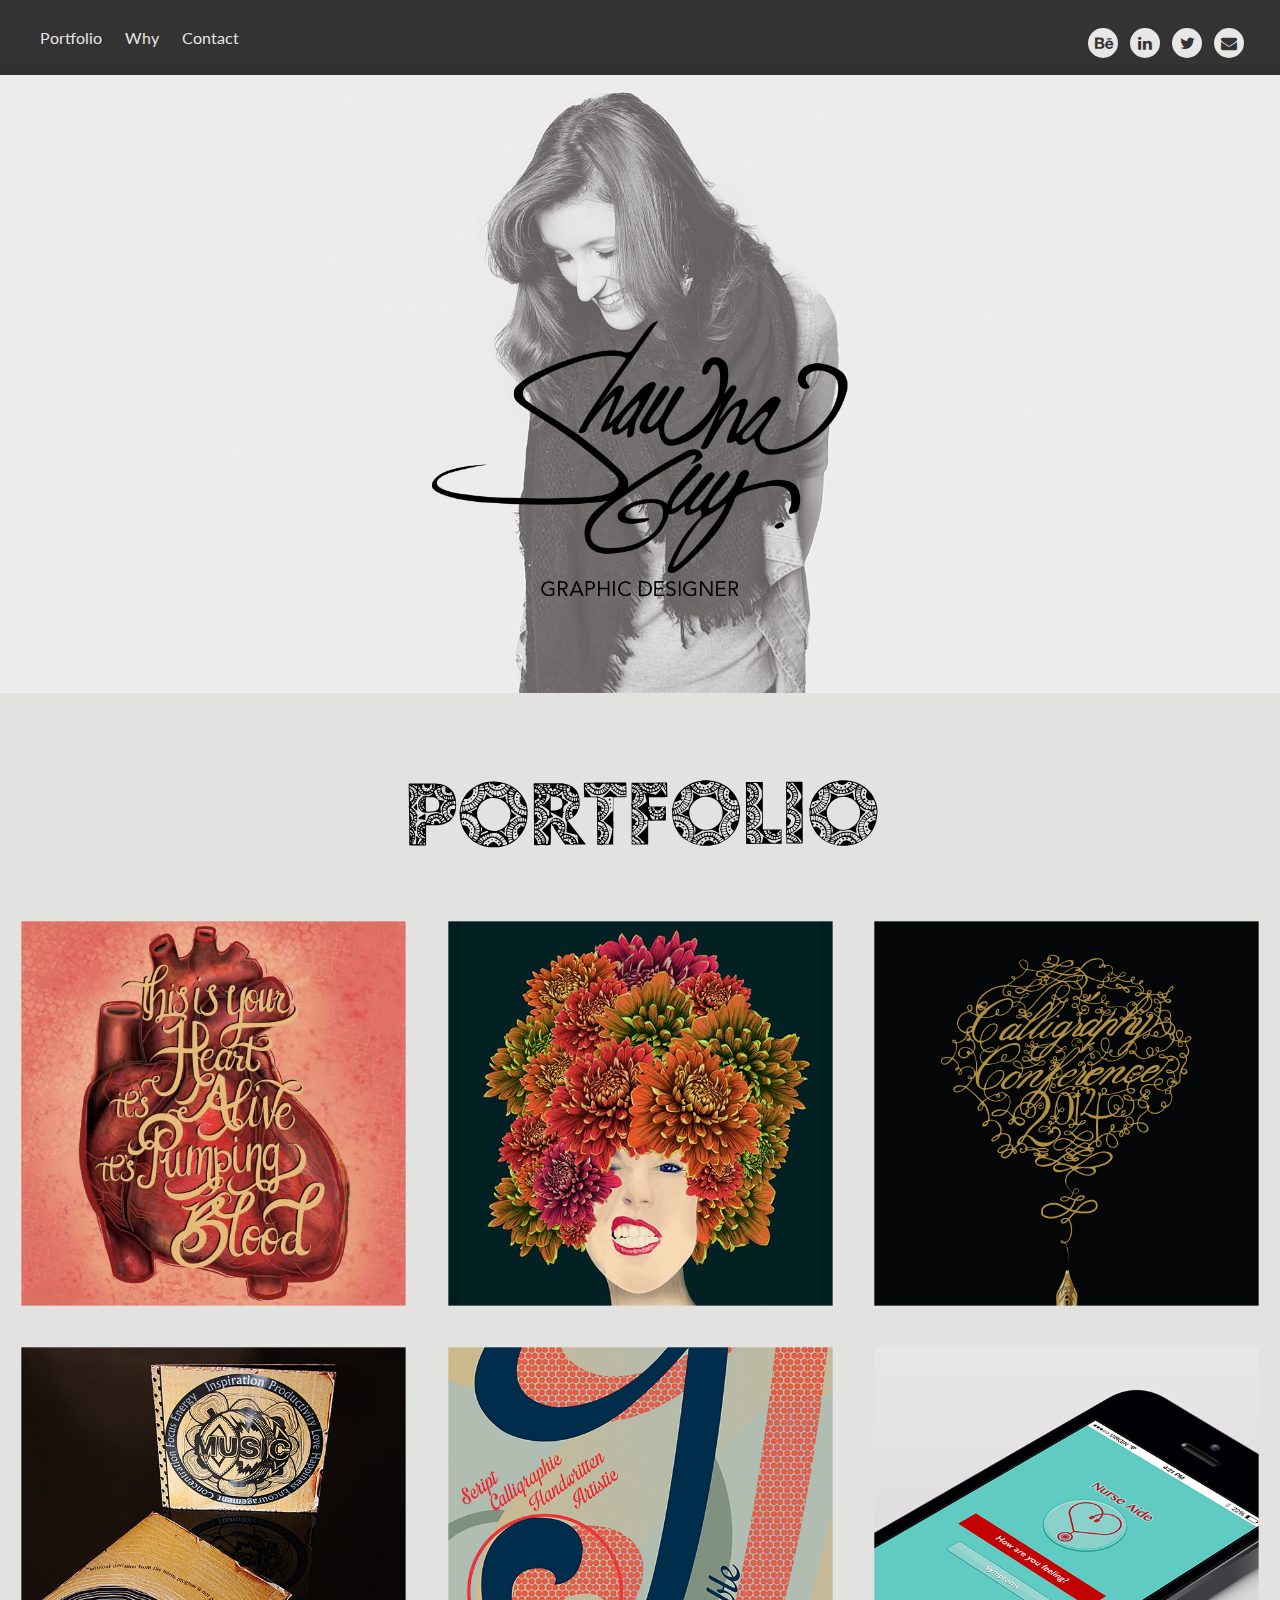
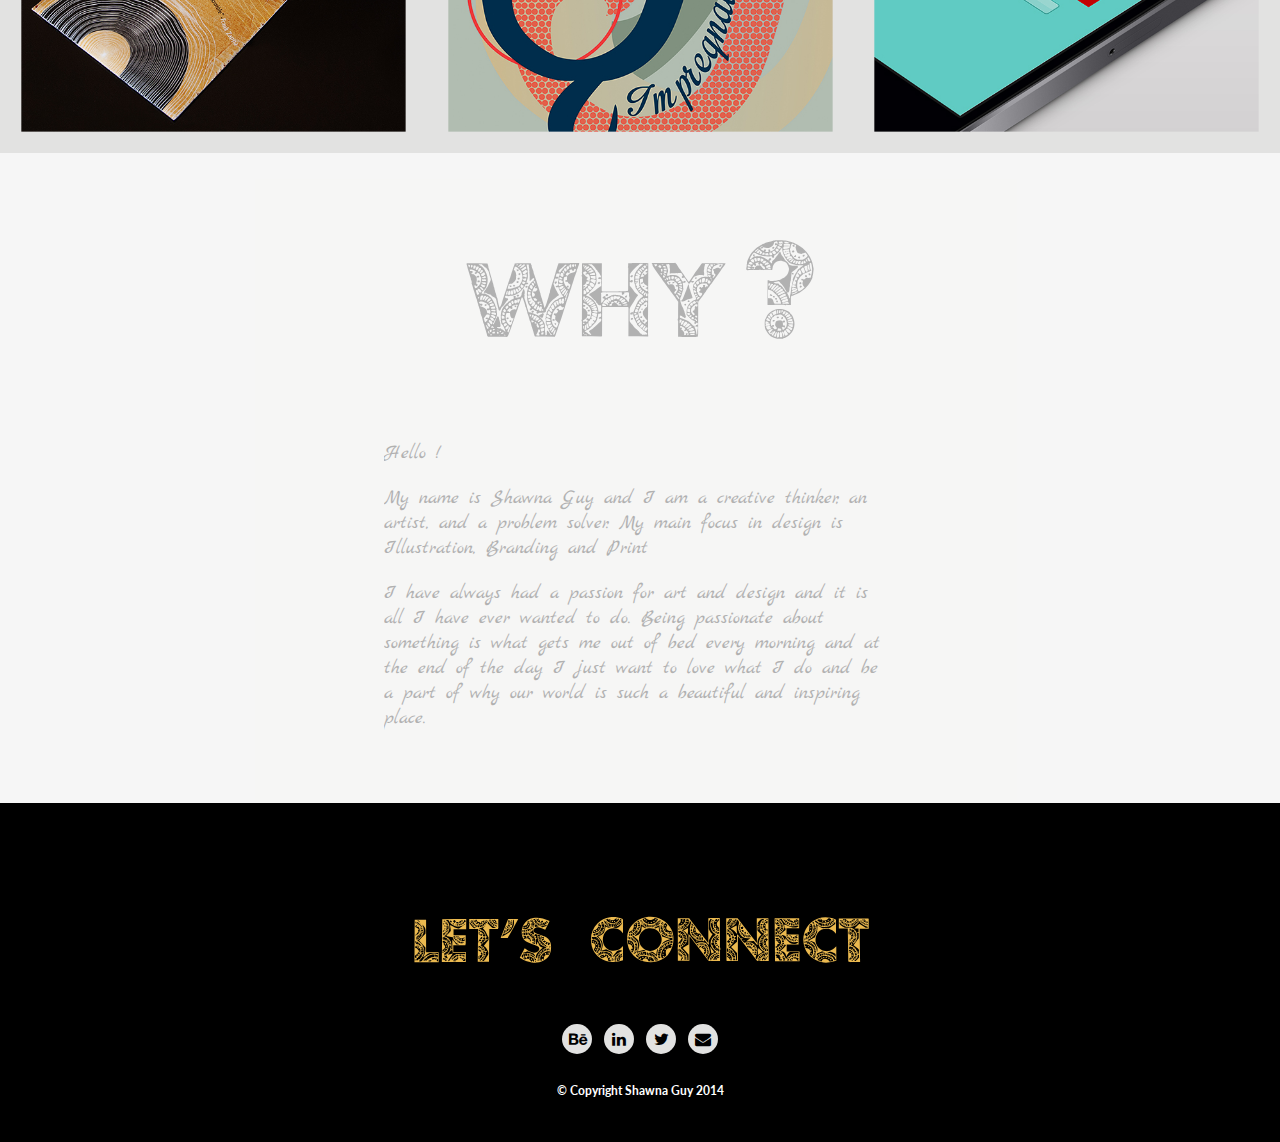
==== commit 962cc0ba: "feat. hidden word mark" ====
--- a/index.html
+++ b/index.html
@@ -51,7 +51,7 @@
        <ul>
 
         <!--<li><a href="https://www.shawnaguydesign.ca"><img class"logo-sm" src="images/wordmark.svg" alt="logo"></a></li> -->
-        <img class="logo-sm" src="images/wordmark.svg" alt="Shawna Guy logo, Graphic Designer"> 
+        <!--<img class="logo-sm" src="images/wordmark.svg" alt="Shawna Guy logo, Graphic Designer"> -->
         <li><a href="#work">Portfolio</a></li>
         <li><a href="#why">Why</a></li>
         <li><a href="#contact">Contact</a></li>
--- a/general.css
+++ b/general.css
@@ -29,7 +29,7 @@
 .logo {
 	display: block;
 	margin: 0 auto;
-	width: 150%;
+	width: 100%;
 }
 
 p {
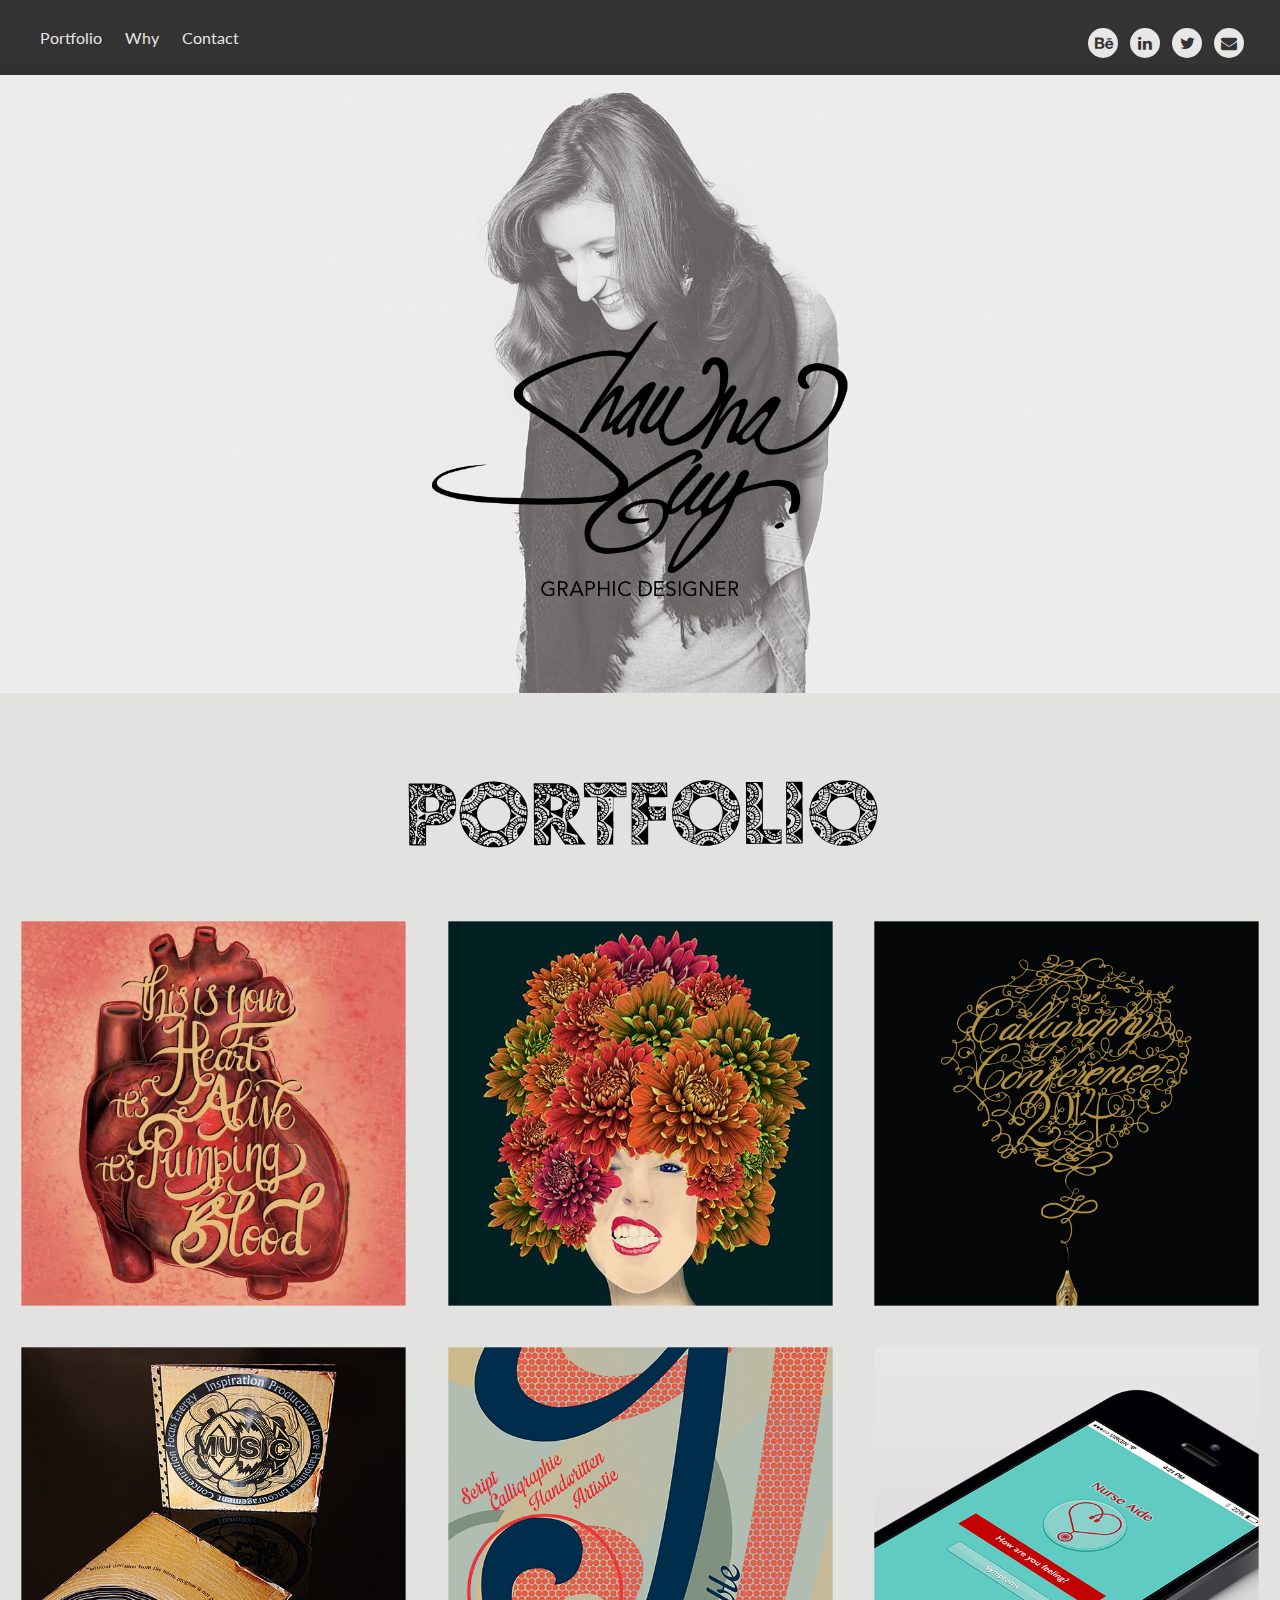
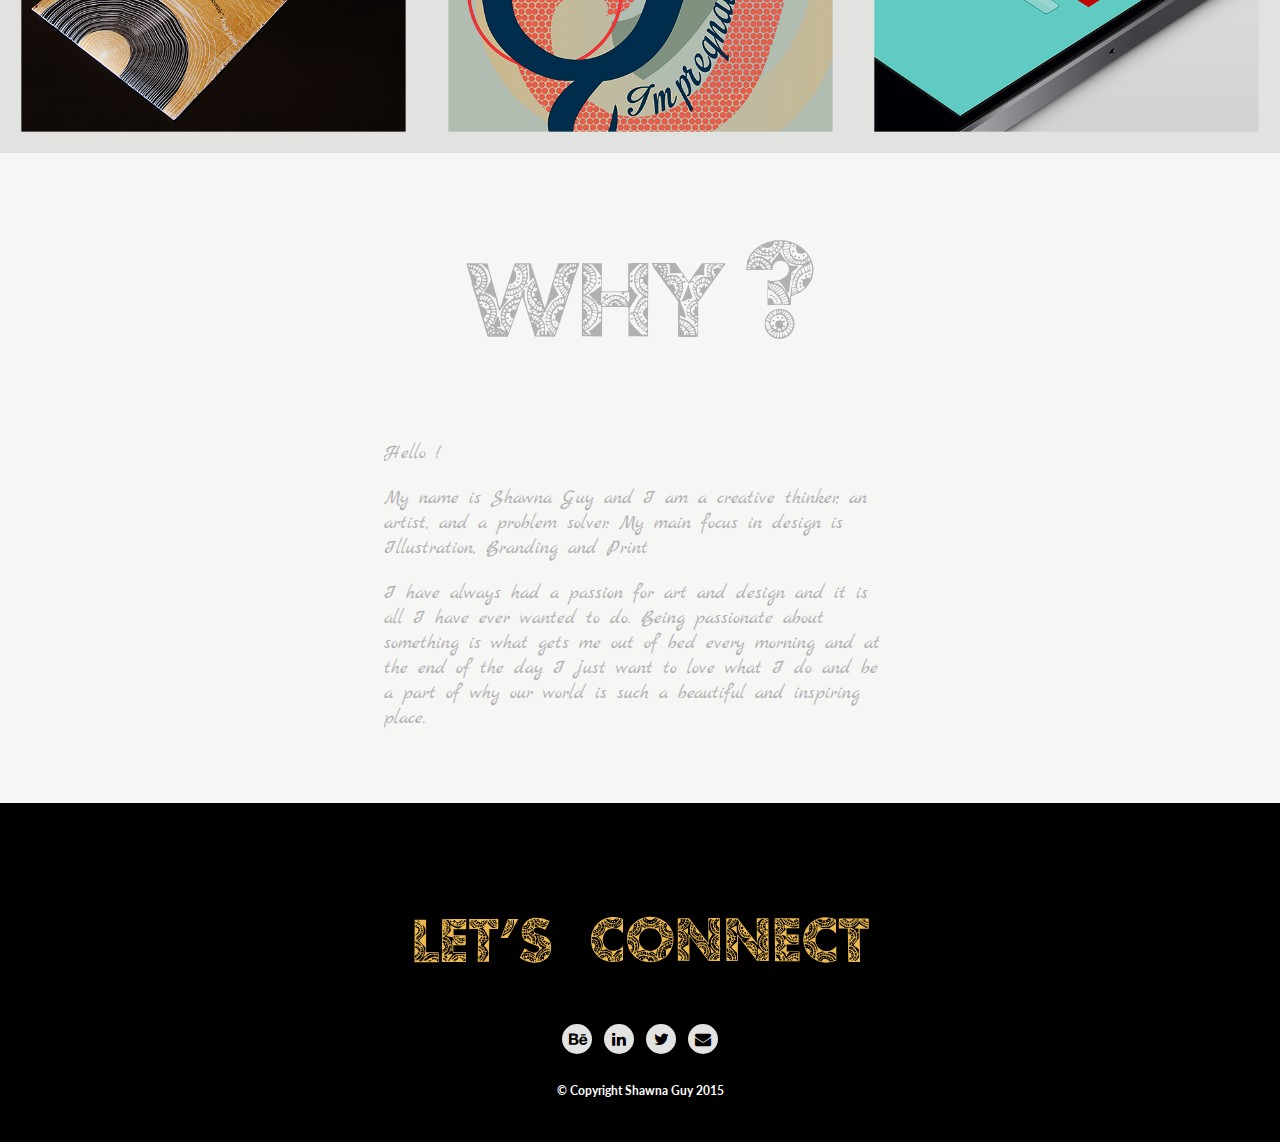
==== commit 74f0a2f2: "fixed: changed year of copyright" ====
--- a/index.html
+++ b/index.html
@@ -195,7 +195,7 @@
 
     </section>
 
-  <h3>© Copyright Shawna Guy 2014 </h3>
+  <h3>© Copyright Shawna Guy 2015 </h3>
 
 </footer>
 
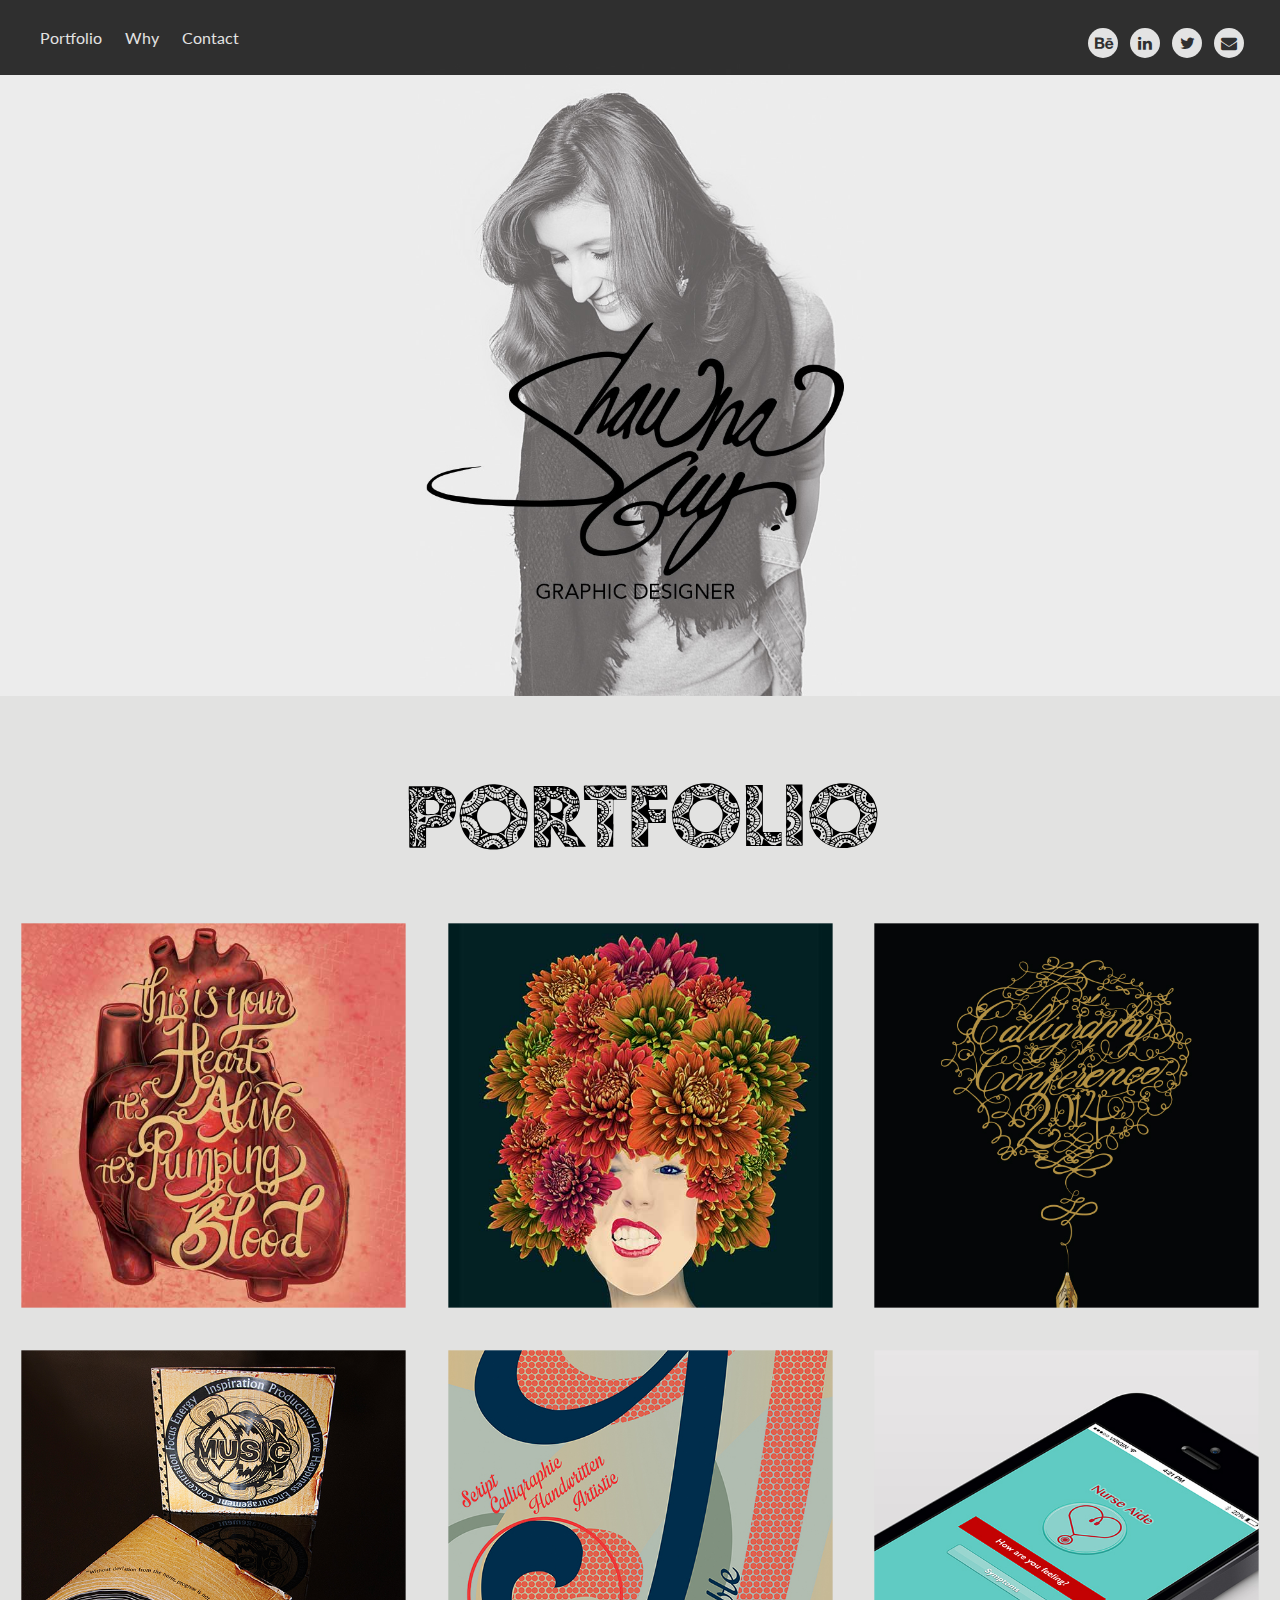
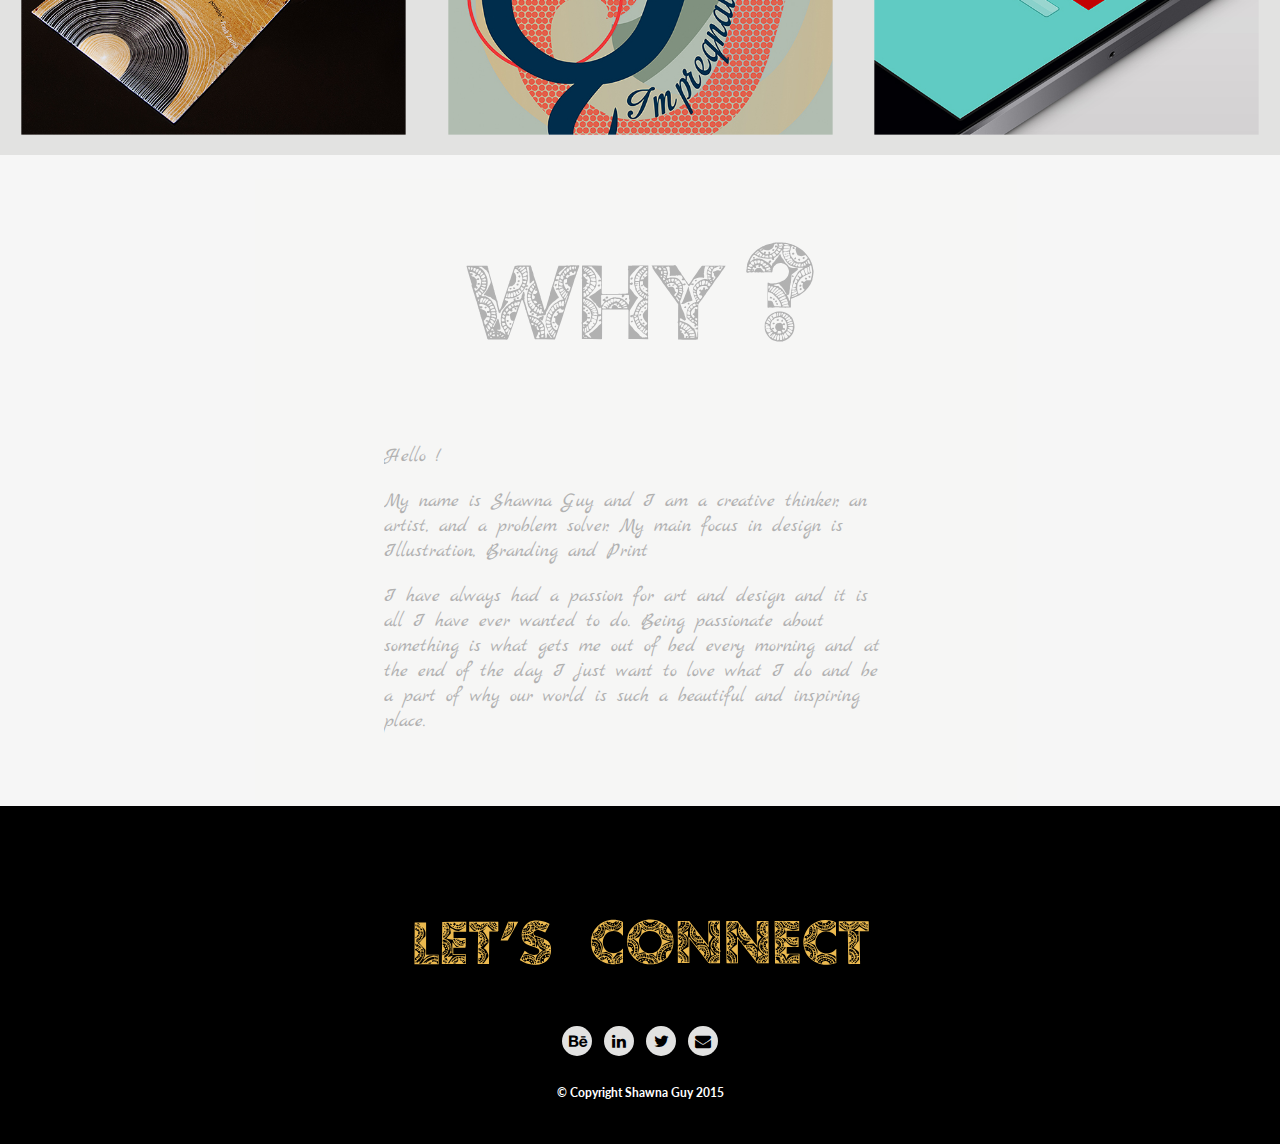
==== commit b2549c12: "feat make image fit for mobile" ====
--- a/index.html
+++ b/index.html
@@ -73,7 +73,7 @@
  </header>
 
  <section id="home" class="home"> 
-    <img class="logo" src="images/profile-banner.jpg" alt="Shawna Guy, Graphic Designer">
+    <img class="logo " src="images/profile-banner-mobile.jpg" alt="Shawna Guy, Graphic Designer">
   </section>
 
 <section id="work" class="work">
@@ -84,9 +84,9 @@
 
   <div class="grid">
     <div class="unit unit-xs-1 unit-s-1-2 unit-m-1-3">
-      <a class="card-link">
-        <figure class="card effect-chico">
-          <img src="images/art1.jpg" data-lightbox="image-1" alt="Organ Donation Booklet">
+      <a class="card-link" href="https://www.behance.net/gallery/24034057/Heart-and-Stroke-Foundation-">
+        <figure class="card effect-chico">
+          <img src="images/art1.jpg" data-lightbox="image-1" alt="Heart and Stroke Foundation Poster">
             <figcaption class="text"> 
           </figcaption>
         </figure>
--- a/general.css
+++ b/general.css
@@ -30,6 +30,10 @@
 	display: block;
 	margin: 0 auto;
 	width: 100%;
+}
+
+.hide {
+	display: none;
 }
 
 p {
@@ -129,7 +133,7 @@
 
 .home {
 	/*background-color: #322925;*/
-	background-color: #fff;
+	background-color: #ECECEC;;
 	padding-top: 7.25rem;
 }
 
@@ -398,7 +402,7 @@
 	}
 
 	.logo {
-		width: 100%;
+		width: 70%;
 		padding-right: 0;
 		padding-left: 0;
 	}
@@ -415,7 +419,7 @@
 	}
 
 	.logo {
-		width: 100%;
+		width: 50%;
 	}
 
 	.media-img {
@@ -431,7 +435,7 @@
 	}
 
 	.logo {
-		width: 100%;
+		width: 35%;
 		padding-top: -1rem;
 
 	}
@@ -494,7 +498,7 @@
 	}
 
 	.logo {
-		width: 100%;
-	}
-}
-}
+		width: 20%;
+	}
+}
+}
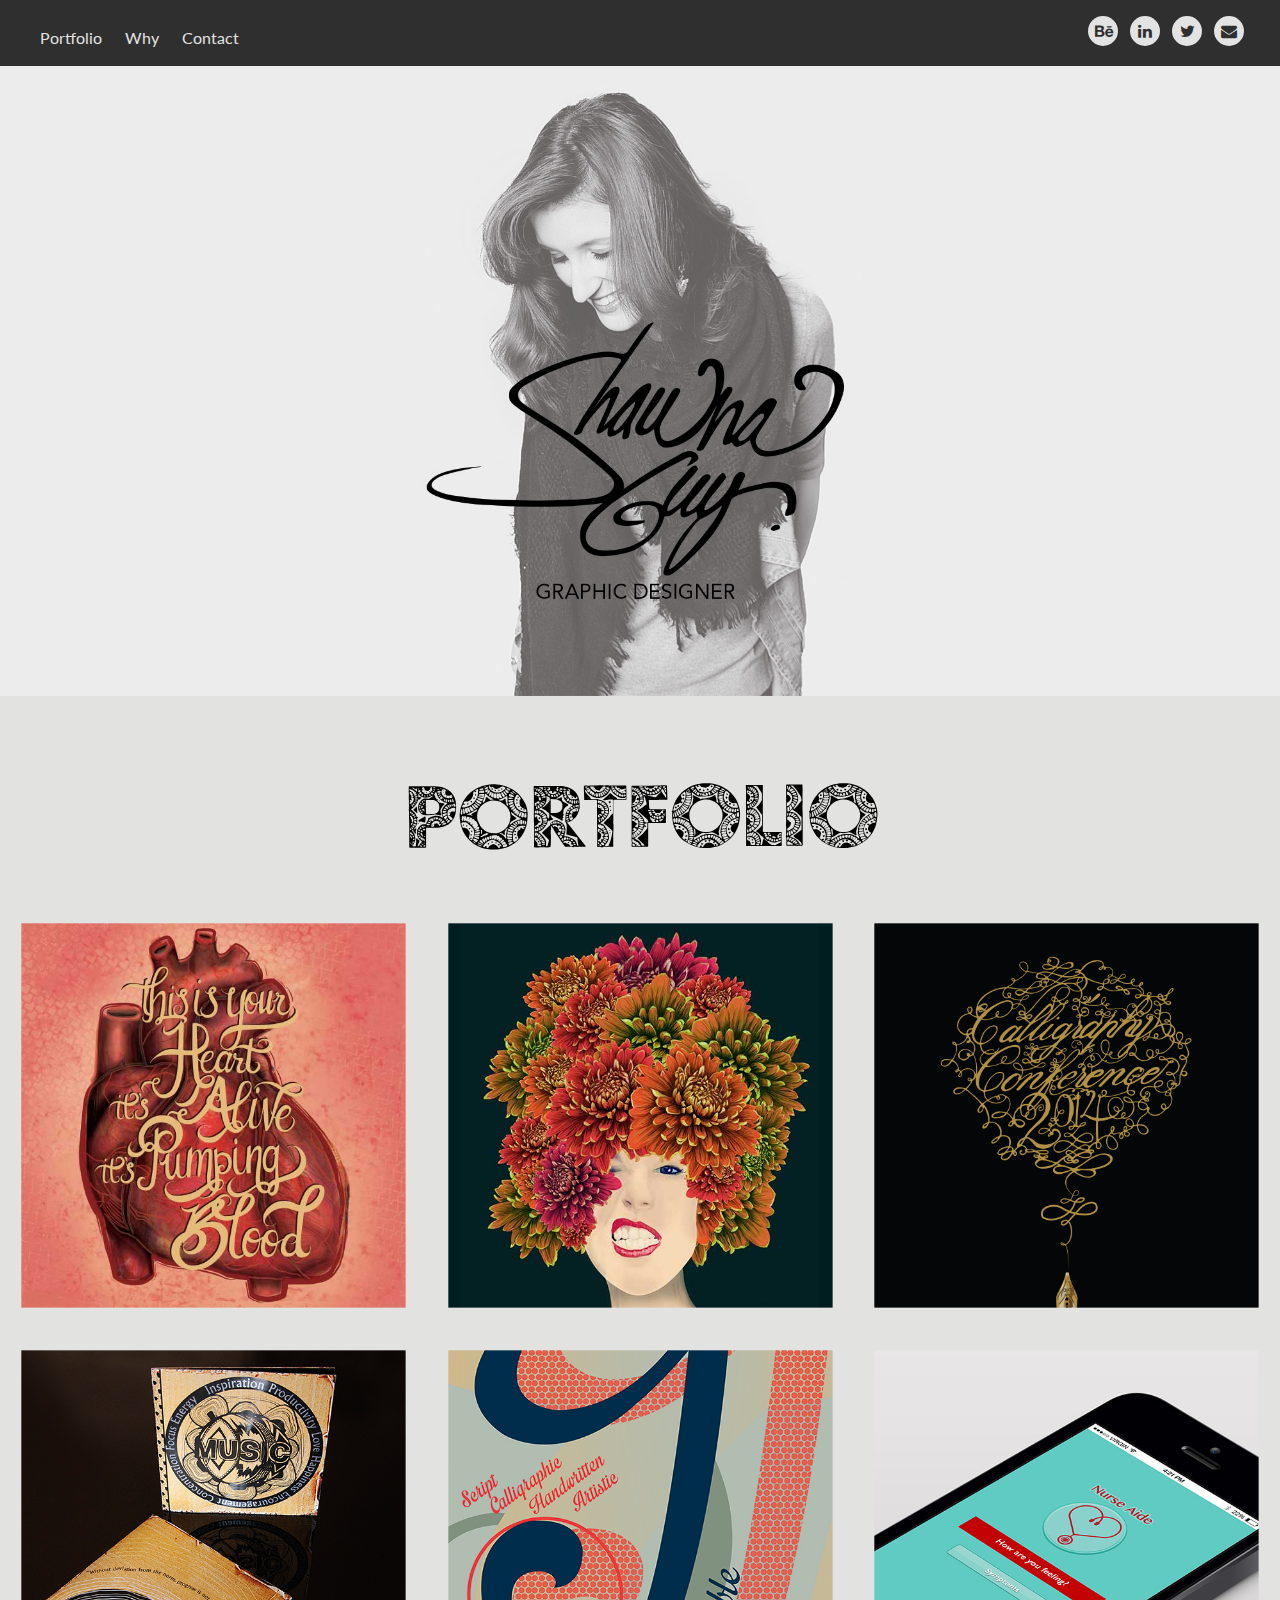
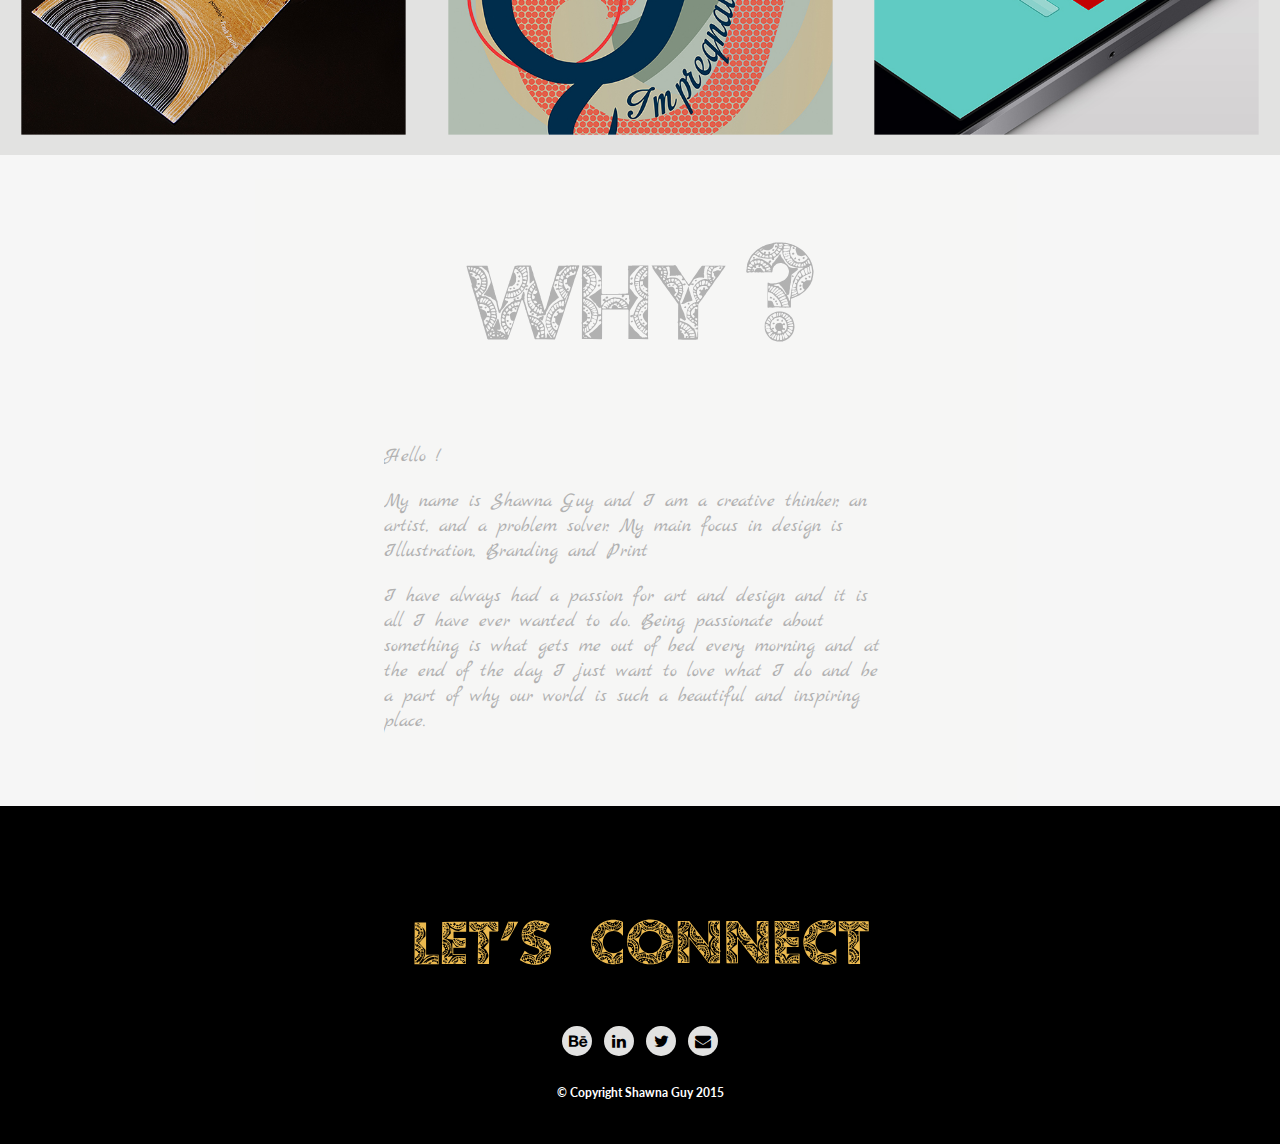
==== commit 1181ac74: "image padding and text fixed for mobile" ====
--- a/index.html
+++ b/index.html
@@ -58,7 +58,7 @@
       </ul> 
     </nav>
 
-    <section id="social" class="social">
+    <section id="social" class="social hideme">
        
       <a class="ease-all" href="https://www.behance.net/ShawnaGuy/" target="_blank"><i class="fa fa-behance"></i><span class="hide-text">Behance</span></a>
 
--- a/general.css
+++ b/general.css
@@ -29,7 +29,7 @@
 .logo {
 	display: block;
 	margin: 0 auto;
-	width: 100%;
+	width: 88%;
 }
 
 .hide {
@@ -134,7 +134,7 @@
 .home {
 	/*background-color: #322925;*/
 	background-color: #ECECEC;;
-	padding-top: 7.25rem;
+	padding-top: 3rem;
 }
 
 .contact {
@@ -152,7 +152,6 @@
 .social{ 
 	text-align: center;
 	z-index: 10000;
-	padding-top: .75rem;
 }
 
 .social-bottom {
@@ -169,7 +168,7 @@
 }
 
 .hideme {
-	opacity: 0;
+	display: none;
 }
 
 .social a,
@@ -312,7 +311,7 @@
 	text-align: center;
 	margin: 0 auto;
 	display: block;
-	width: 40%;
+	width: 70%;
 }
 
 .why {
@@ -386,6 +385,10 @@
 		margin: 0 auto;
 	}
 
+	.hideme {
+	display: inline;
+}
+
 	nav {
 		float: left;
 		text-align: left;
